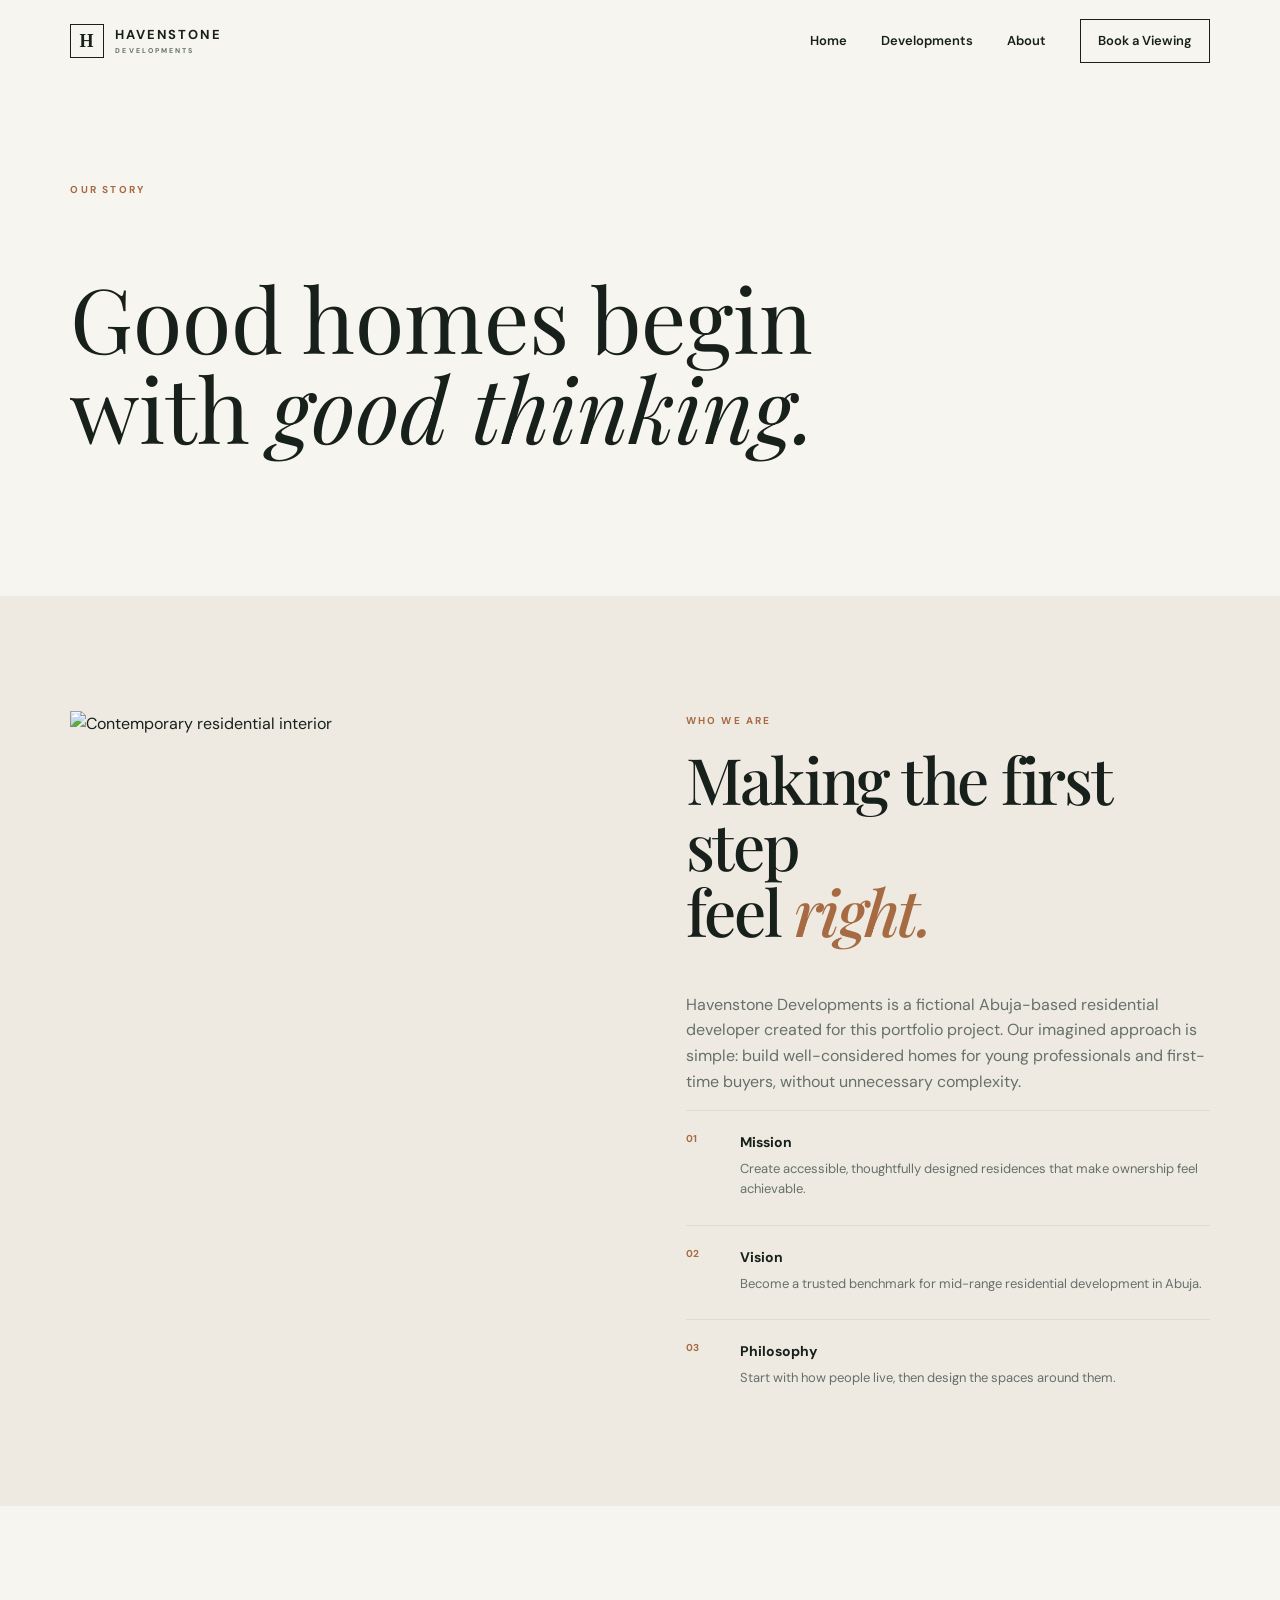
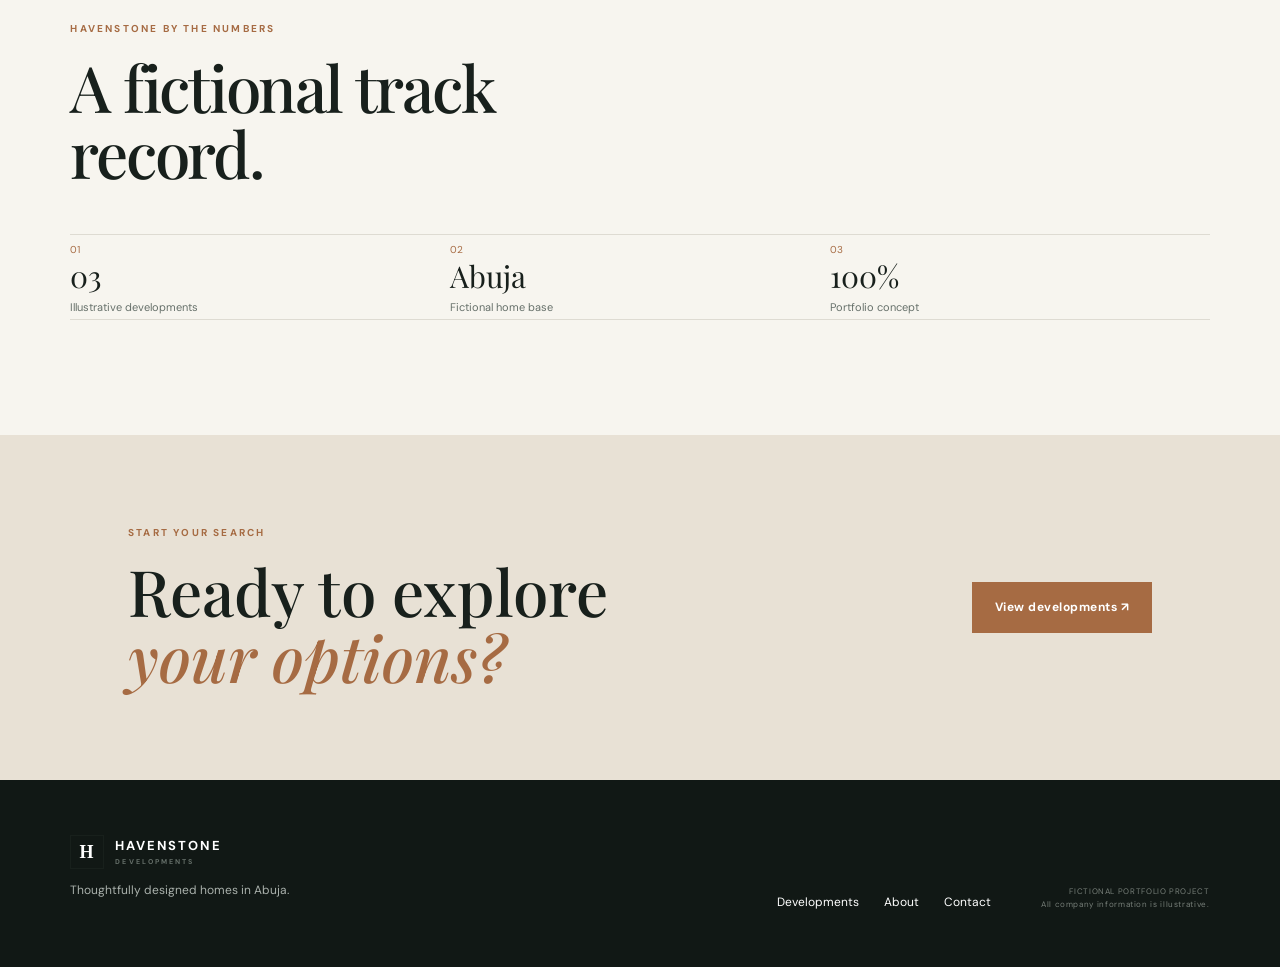
==== about.html @ e17c6b5e "Add Havenstone about page" ====
<!doctype html><html lang="en"><head><meta charset="utf-8"><meta name="viewport" content="width=device-width,initial-scale=1"><title>About | Havenstone Developments</title><link rel="preconnect" href="https://fonts.googleapis.com"><link rel="preconnect" href="https://fonts.gstatic.com" crossorigin><link href="https://fonts.googleapis.com/css2?family=DM+Sans:wght@400;500;600;700&family=Playfair+Display:wght@500;600&display=swap" rel="stylesheet"><link rel="stylesheet" href="styles.css"></head><body><header class="nav"><a class="brand" href="index.html"><span class="brand-mark">H</span><span>HAVENSTONE<small>DEVELOPMENTS</small></span></a><button class="menu">☰</button><nav><a href="index.html">Home</a><a href="developments.html">Developments</a><a href="about.html">About</a><a href="contact.html" class="nav-cta">Book a Viewing</a></nav></header><main><section class="subhero"><p class="eyebrow">OUR STORY</p><h1>Good homes begin<br>with <em>good thinking.</em></h1></section><section class="split section"><div class="split-image"><img src="https://images.unsplash.com/photo-1600566753086-00f18fb6b3ea?auto=format&fit=crop&w=1200&q=85" alt="Contemporary residential interior"></div><div class="split-copy"><p class="eyebrow">WHO WE ARE</p><h2>Making the first step<br>feel <em>right.</em></h2><p style="color:var(--muted)">Havenstone Developments is a fictional Abuja-based residential developer created for this portfolio project. Our imagined approach is simple: build well-considered homes for young professionals and first-time buyers, without unnecessary complexity.</p><div class="feature-list"><div><b>01</b><span><strong>Mission</strong>Create accessible, thoughtfully designed residences that make ownership feel achievable.</span></div><div><b>02</b><span><strong>Vision</strong>Become a trusted benchmark for mid-range residential development in Abuja.</span></div><div><b>03</b><span><strong>Philosophy</strong>Start with how people live, then design the spaces around them.</span></div></div></div></section><section class="section"><div class="section-head"><div><p class="eyebrow">HAVENSTONE BY THE NUMBERS</p><h2>A fictional track<br>record.</h2></div></div><div class="type-grid"><div><span>01</span><h3>03</h3><small>Illustrative developments</small></div><div><span>02</span><h3>Abuja</h3><small>Fictional home base</small></div><div><span>03</span><h3>100%</h3><small>Portfolio concept</small></div></div></section><section class="cta"><div><p class="eyebrow">START YOUR SEARCH</p><h2>Ready to explore<br><em>your options?</em></h2></div><a class="btn btn-accent" href="developments.html">View developments ↗</a></section></main><footer><div><a class="brand" href="index.html"><span class="brand-mark">H</span><span>HAVENSTONE<small>DEVELOPMENTS</small></span></a><p>Thoughtfully designed homes in Abuja.</p></div><div class="footer-links"><a href="developments.html">Developments</a><a href="about.html">About</a><a href="contact.html">Contact</a></div><div class="fictional">FICTIONAL PORTFOLIO PROJECT<br>All company information is illustrative.</div></footer><script src="script.js"></script></body></html>
---- styles.css ----
:root{--ink:#18201c;--muted:#66706a;--paper:#f7f5ef;--white:#fff;--accent:#a66b43;--line:#dedbd2}*{box-sizing:border-box}html{scroll-behavior:smooth}body{margin:0;color:var(--ink);background:var(--paper);font-family:'DM Sans',sans-serif;line-height:1.6}a{color:inherit;text-decoration:none}img{display:block;width:100%;height:100%;object-fit:cover}.nav{height:82px;padding:0 5.5%;display:flex;align-items:center;justify-content:space-between;background:var(--paper);position:relative;z-index:5}.brand{display:flex;align-items:center;gap:11px;font-size:13px;font-weight:700;letter-spacing:.14em;line-height:1}.brand small{display:block;font-size:7px;letter-spacing:.3em;margin-top:6px;color:var(--muted)}.brand-mark{width:34px;height:34px;border:1px solid var(--ink);display:grid;place-items:center;font-family:Georgia,serif;font-size:18px}.nav nav{display:flex;align-items:center;gap:34px;font-size:13px;font-weight:600}.nav nav a:not(.nav-cta):hover,.text-link:hover{color:var(--accent)}.nav-cta{padding:11px 17px;border:1px solid var(--ink)}.menu{display:none;background:none;border:0;font-size:22px}.hero{min-height:calc(100vh - 82px);display:grid;grid-template-columns:43% 57%;padding:0 5.5% 5.5%;gap:4%;align-items:stretch}.hero-copy{display:flex;flex-direction:column;justify-content:center;padding:8% 0}.eyebrow{font-size:10px;letter-spacing:.22em;font-weight:700;color:var(--accent);margin:0 0 17px}.hero h1,h2{font-family:'Playfair Display',serif;font-weight:500;line-height:1.03;margin:0}.hero h1{font-size:clamp(55px,6.5vw,100px);letter-spacing:-.045em}.hero em,h2 em{font-style:italic;color:var(--accent)}.hero-copy>p:not(.eyebrow){font-size:17px;color:var(--muted);max-width:480px;margin:26px 0 32px}.actions{display:flex;gap:12px;flex-wrap:wrap}.btn{display:inline-flex;align-items:center;justify-content:center;gap:22px;padding:15px 22px;font-size:12px;font-weight:700;letter-spacing:.04em;border:1px solid transparent}.btn-accent{background:var(--accent);color:#fff}.btn-accent:hover{background:#8e5736}.btn-light{background:transparent;border-color:var(--ink)}.btn-light:hover{background:var(--ink);color:#fff}.hero-image{position:relative;min-height:620px}.hero-image:after{content:'';position:absolute;inset:0;background:linear-gradient(180deg,transparent 60%,rgba(0,0,0,.3))}.hero-card{position:absolute;z-index:2;bottom:30px;left:30px;color:#fff;display:flex;align-items:center;gap:18px}.hero-card strong{font:48px 'Playfair Display',serif}.hero-card span{font-size:11px;line-height:1.4}.section{padding:115px 5.5%}.intro{display:grid;grid-template-columns:1fr 1fr;gap:10%;align-items:end}.intro h2,.section h2{font-size:clamp(40px,5vw,68px);letter-spacing:-.035em}.intro-text{color:var(--muted);font-size:16px;max-width:540px;margin:0}.section-head{display:flex;justify-content:space-between;align-items:end;margin-bottom:48px}.section-head>p{color:var(--muted);max-width:300px;margin:0}.text-link{font-size:12px;font-weight:700;border-bottom:1px solid var(--ink);padding-bottom:5px}.property-grid{display:grid;grid-template-columns:repeat(3,1fr);gap:25px}.property-card{min-width:0}.property-img{height:390px;position:relative;overflow:hidden;background:#ddd}.property-img img{transition:transform .6s ease}.property-card:hover .property-img img{transform:scale(1.035)}.property-img span{position:absolute;top:15px;left:15px;background:#fff;padding:7px 10px;font-size:8px;letter-spacing:.15em;font-weight:700}.property-meta{display:flex;justify-content:space-between;align-items:start;gap:15px;margin-top:20px}.property-meta h3{font:24px 'Playfair Display',serif;margin:2px 0}.property-meta .eyebrow{margin:0;font-size:8px}.property-meta>strong{font-size:12px;white-space:nowrap}.property-card>p{color:var(--muted);font-size:13px;margin-top:8px}.split{display:grid;grid-template-columns:1fr 1fr;gap:8%;align-items:center;background:#eeeae1}.split-image{height:680px}.split-copy h2{margin-bottom:48px}.feature-list{display:grid;gap:25px}.feature-list>div{display:grid;grid-template-columns:40px 1fr;gap:14px;border-top:1px solid var(--line);padding-top:20px}.feature-list b{font-size:10px;color:var(--accent)}.feature-list span{display:grid;gap:5px;font-size:13px;color:var(--muted)}.feature-list strong{font-size:14px;color:var(--ink)}.type-grid{display:grid;grid-template-columns:repeat(3,1fr);border-top:1px solid var(--line);border-bottom:1px solid var(--line)}.type-grid a{padding:36px 25px 42px;min-height:240px;display:flex;flex-direction:column;justify-content:space-between;border-right:1px solid var(--line);transition:.3s}.type-grid a:last-child{border-right:0}.type-grid a:hover{background:#ebe7dc}.type-grid span{font-size:10px;color:var(--accent)}.type-grid h3{font:30px 'Playfair Display',serif;line-height:1.1;margin:0}.type-grid small{font-size:11px;color:var(--muted)}.about-teaser{padding:100px 10%;background:var(--ink);color:#fff;display:flex;justify-content:space-between;align-items:end;gap:30px}.about-teaser .eyebrow{color:#c68c63}.about-teaser h2{font-size:clamp(40px,5vw,70px)}.testimonial{text-align:center;max-width:1000px;margin:auto}.testimonial blockquote{font:clamp(28px,4vw,48px) 'Playfair Display',serif;line-height:1.18;margin:25px auto}.testimonial span{font-size:11px;color:var(--muted)}.cta{padding:90px 10%;display:flex;align-items:center;justify-content:space-between;gap:30px;background:#e8e1d5}.cta h2{font-size:clamp(40px,5vw,65px)}footer{padding:55px 5.5%;display:grid;grid-template-columns:1fr auto auto;gap:50px;background:#111815;color:#fff;align-items:end}footer p{color:#aab1ac;font-size:12px}.footer-links{display:flex;gap:25px;font-size:12px}.footer-links a:hover{color:#d19a73}.fictional{text-align:right;color:#777f79;font-size:8px;line-height:1.7;letter-spacing:.08em}.subhero{padding:100px 5.5% 70px}.subhero h1{font:clamp(50px,7vw,92px) 'Playfair Display',serif;line-height:1}.filterbar{padding:20px 5.5%;border-top:1px solid var(--line);border-bottom:1px solid var(--line);display:flex;gap:12px;flex-wrap:wrap}.filterbar select{padding:12px 35px 12px 12px;background:transparent;border:1px solid var(--line);font:12px 'DM Sans'}.property-detail{padding:70px 5.5%;max-width:1300px;margin:auto}.detail-gallery{display:grid;grid-template-columns:2fr 1fr;gap:10px;height:600px}.detail-gallery img:first-child{grid-row:span 2}.detail-gallery div{display:grid;grid-template-columns:1fr 1fr;gap:10px}.detail-info{display:grid;grid-template-columns:1fr 1fr;gap:70px;margin-top:65px}.facts{display:grid;grid-template-columns:repeat(4,1fr);border-block:1px solid var(--line);margin:35px 0}.facts div{padding:20px;border-right:1px solid var(--line)}.facts div:last-child{border:0}.facts strong{display:block;font:24px 'Playfair Display',serif}.facts small{font-size:9px;color:var(--muted);text-transform:uppercase;letter-spacing:.1em}.feature-tags{display:flex;flex-wrap:wrap;gap:8px}.feature-tags span{padding:8px 11px;background:#ece8df;font-size:10px}.form{max-width:700px}.form-grid{display:grid;grid-template-columns:1fr 1fr;gap:18px}.field{display:grid;gap:7px;margin-bottom:18px}.field.full{grid-column:1/-1}.field label{font-size:10px;letter-spacing:.12em;font-weight:700}.field input,.field select,.field textarea{padding:14px;border:1px solid #ccc7bc;background:#fff;font:13px 'DM Sans';width:100%}.field textarea{min-height:130px;resize:vertical}
@media(max-width:800px){.nav{height:70px;padding:0 6%}.nav nav{display:none;position:absolute;top:70px;left:0;right:0;background:var(--paper);padding:20px 6%;flex-direction:column;align-items:stretch;border-top:1px solid var(--line)}.nav nav.open{display:flex}.nav-cta{text-align:center}.menu{display:block}.hero{grid-template-columns:1fr;padding:0 6% 6%;gap:0}.hero-copy{padding:70px 0 50px}.hero-image{min-height:460px}.section{padding:80px 6%}.intro,.split,.detail-info{grid-template-columns:1fr;gap:45px}.property-grid,.type-grid{grid-template-columns:1fr}.property-img{height:340px}.type-grid a{border-right:0;border-bottom:1px solid var(--line)}.type-grid a:last-child{border-bottom:0}.about-teaser,.cta{padding:75px 8%;display:grid;gap:35px}.about-teaser .btn{justify-self:start}.section-head{align-items:start;gap:25px;flex-direction:column}.split-image{height:450px}.detail-gallery{height:430px;grid-template-columns:1.4fr 1fr}.facts{grid-template-columns:1fr 1fr}.facts div:nth-child(2){border-right:0}.facts div{border-bottom:1px solid var(--line)}footer{grid-template-columns:1fr;gap:25px}.footer-links{flex-wrap:wrap}.fictional{text-align:left}.subhero{padding:70px 6% 50px}.filterbar{padding:15px 6%}.form-grid{grid-template-columns:1fr}.field.full{grid-column:auto}}
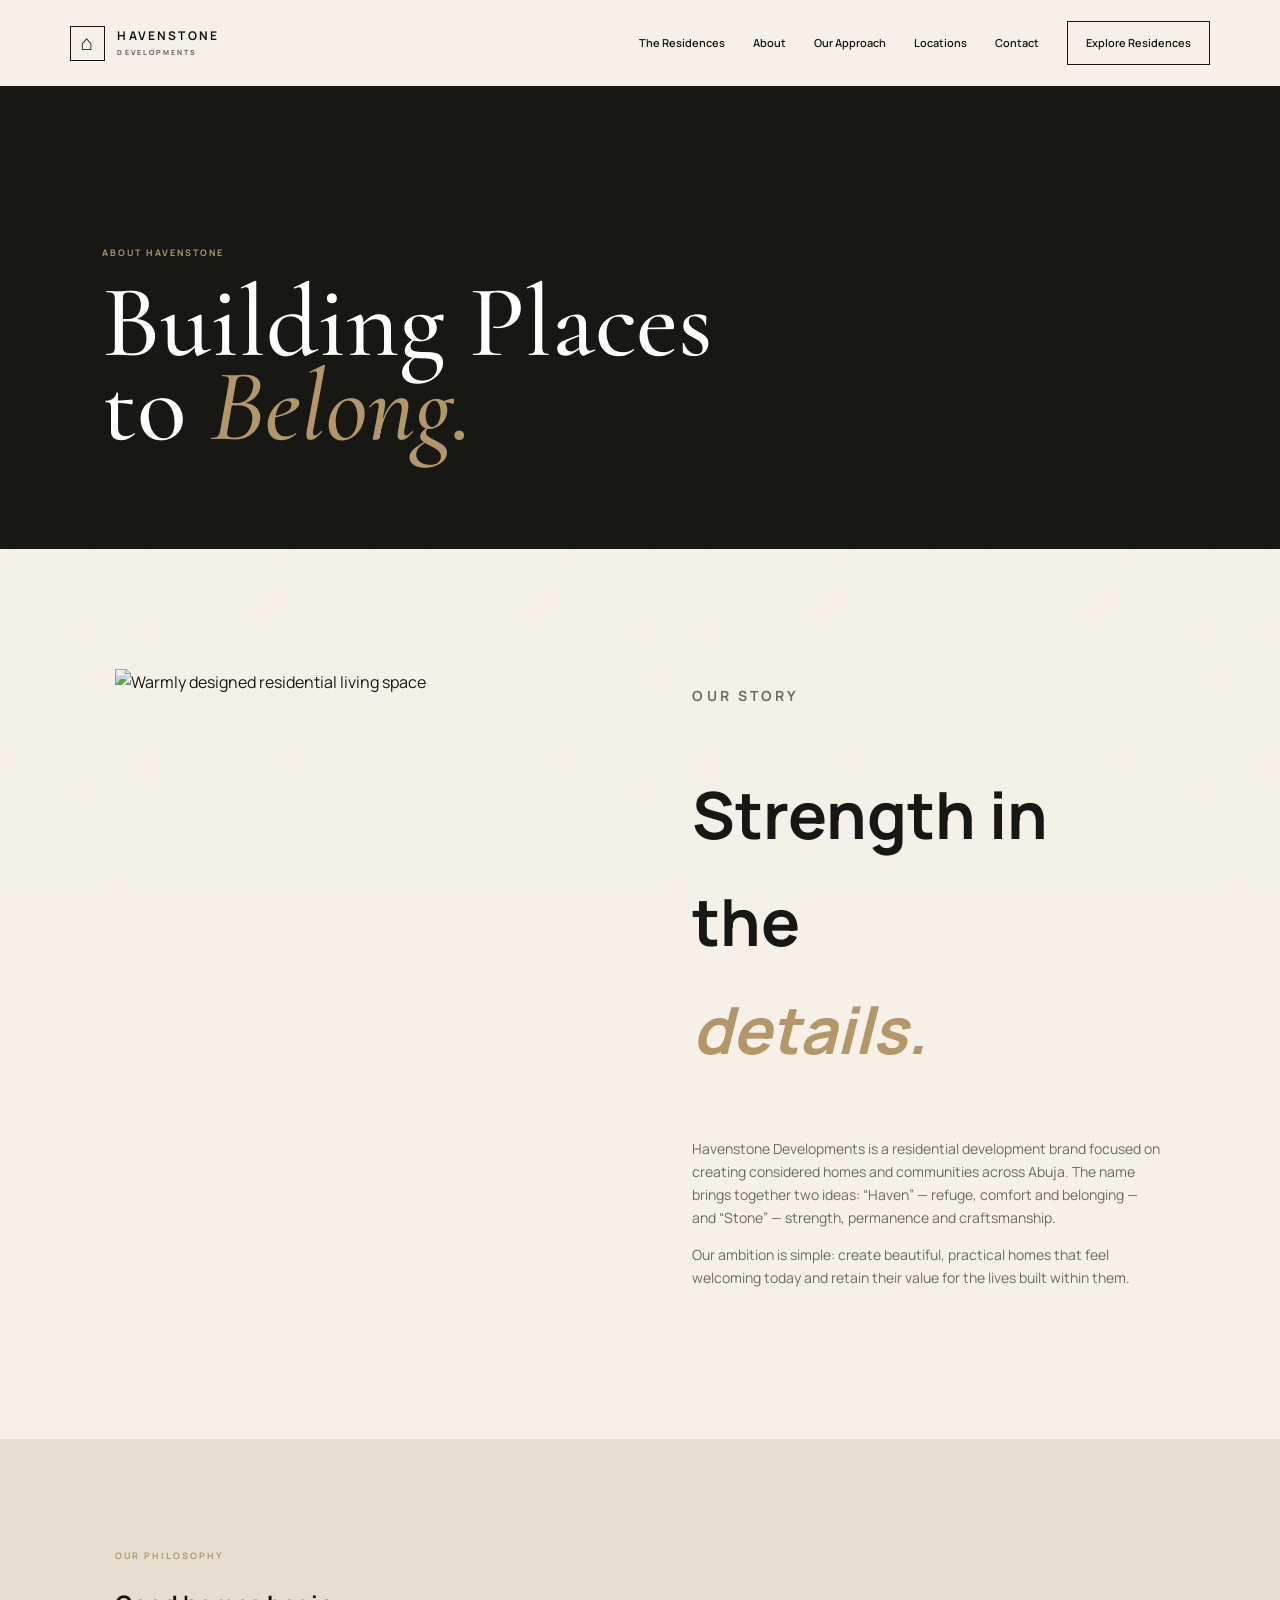
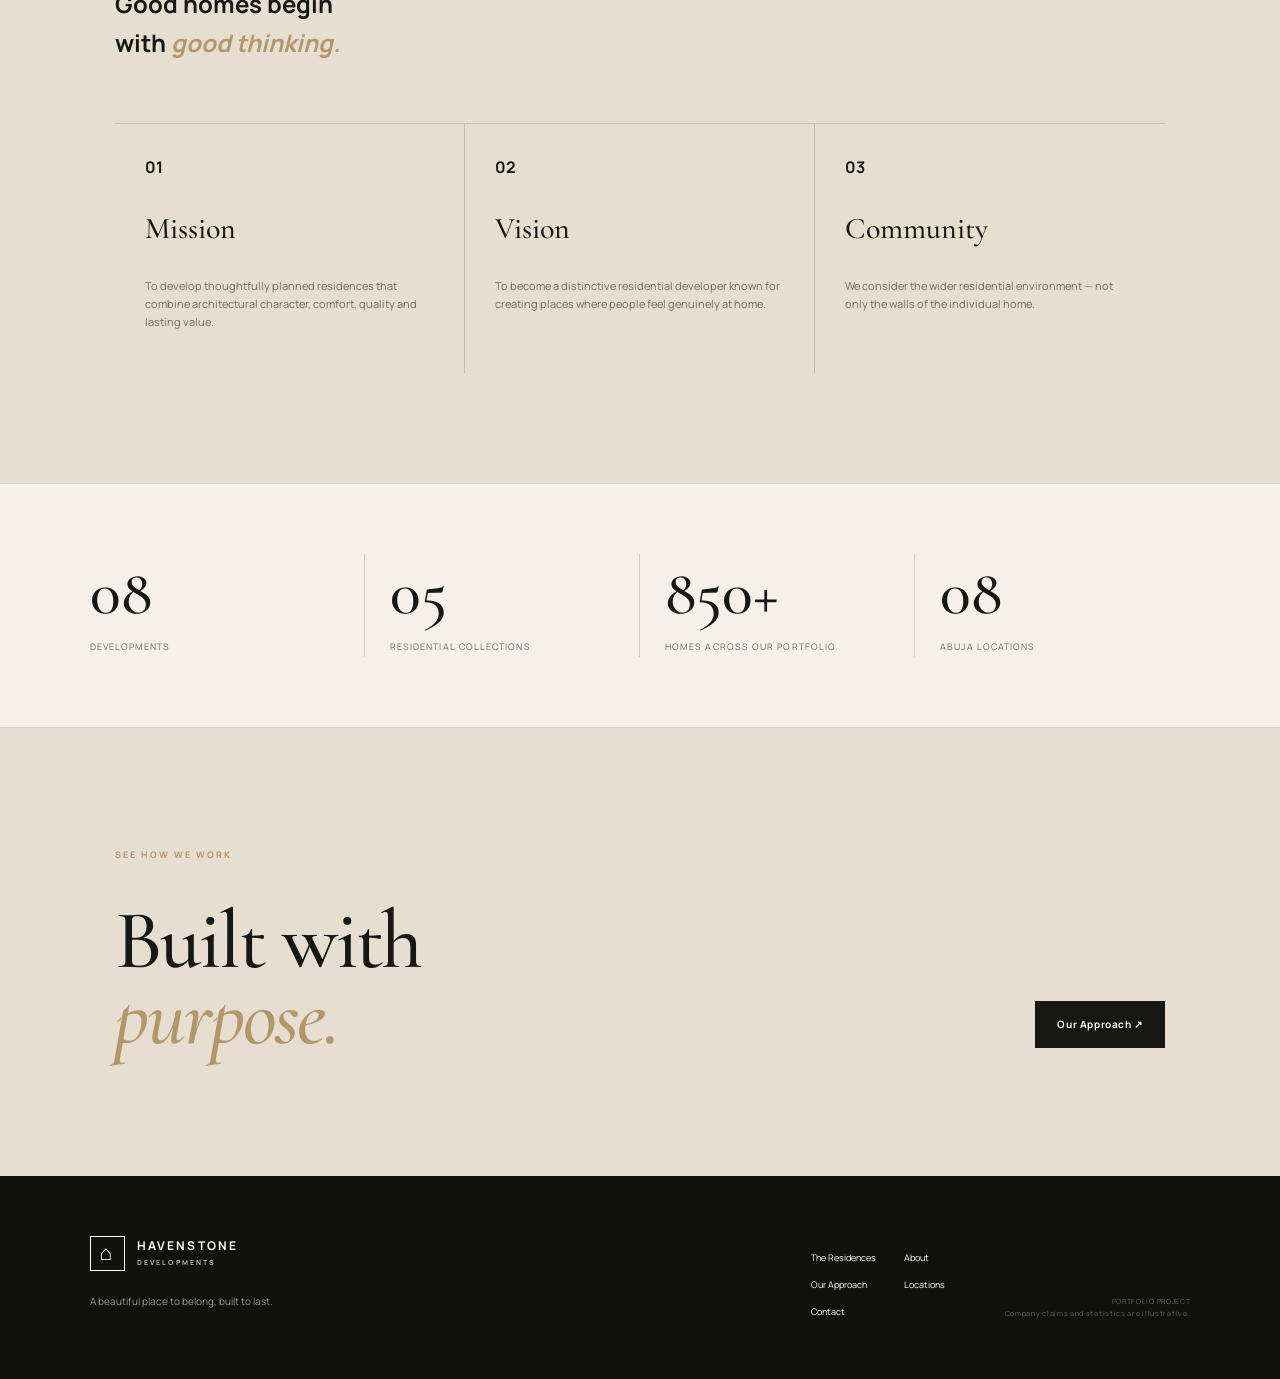
==== commit 8a6648e4: "Redesign About page with Havenstone brand story" ====
--- a/about.html
+++ b/about.html
@@ -1 +1 @@
-<!doctype html><html lang="en"><head><meta charset="utf-8"><meta name="viewport" content="width=device-width,initial-scale=1"><title>About | Havenstone Developments</title><link rel="preconnect" href="https://fonts.googleapis.com"><link rel="preconnect" href="https://fonts.gstatic.com" crossorigin><link href="https://fonts.googleapis.com/css2?family=DM+Sans:wght@400;500;600;700&family=Playfair+Display:wght@500;600&display=swap" rel="stylesheet"><link rel="stylesheet" href="styles.css"></head><body><header class="nav"><a class="brand" href="index.html"><span class="brand-mark">H</span><span>HAVENSTONE<small>DEVELOPMENTS</small></span></a><button class="menu">☰</button><nav><a href="index.html">Home</a><a href="developments.html">Developments</a><a href="about.html">About</a><a href="contact.html" class="nav-cta">Book a Viewing</a></nav></header><main><section class="subhero"><p class="eyebrow">OUR STORY</p><h1>Good homes begin<br>with <em>good thinking.</em></h1></section><section class="split section"><div class="split-image"><img src="https://images.unsplash.com/photo-1600566753086-00f18fb6b3ea?auto=format&fit=crop&w=1200&q=85" alt="Contemporary residential interior"></div><div class="split-copy"><p class="eyebrow">WHO WE ARE</p><h2>Making the first step<br>feel <em>right.</em></h2><p style="color:var(--muted)">Havenstone Developments is a fictional Abuja-based residential developer created for this portfolio project. Our imagined approach is simple: build well-considered homes for young professionals and first-time buyers, without unnecessary complexity.</p><div class="feature-list"><div><b>01</b><span><strong>Mission</strong>Create accessible, thoughtfully designed residences that make ownership feel achievable.</span></div><div><b>02</b><span><strong>Vision</strong>Become a trusted benchmark for mid-range residential development in Abuja.</span></div><div><b>03</b><span><strong>Philosophy</strong>Start with how people live, then design the spaces around them.</span></div></div></div></section><section class="section"><div class="section-head"><div><p class="eyebrow">HAVENSTONE BY THE NUMBERS</p><h2>A fictional track<br>record.</h2></div></div><div class="type-grid"><div><span>01</span><h3>03</h3><small>Illustrative developments</small></div><div><span>02</span><h3>Abuja</h3><small>Fictional home base</small></div><div><span>03</span><h3>100%</h3><small>Portfolio concept</small></div></div></section><section class="cta"><div><p class="eyebrow">START YOUR SEARCH</p><h2>Ready to explore<br><em>your options?</em></h2></div><a class="btn btn-accent" href="developments.html">View developments ↗</a></section></main><footer><div><a class="brand" href="index.html"><span class="brand-mark">H</span><span>HAVENSTONE<small>DEVELOPMENTS</small></span></a><p>Thoughtfully designed homes in Abuja.</p></div><div class="footer-links"><a href="developments.html">Developments</a><a href="about.html">About</a><a href="contact.html">Contact</a></div><div class="fictional">FICTIONAL PORTFOLIO PROJECT<br>All company information is illustrative.</div></footer><script src="script.js"></script></body></html>+<!doctype html><html lang="en"><head><meta charset="utf-8"><meta name="viewport" content="width=device-width,initial-scale=1"><meta name="description" content="Discover the philosophy, mission and vision behind Havenstone Developments."><title>About Havenstone | Havenstone Developments</title><link rel="preconnect" href="https://fonts.googleapis.com"><link rel="preconnect" href="https://fonts.gstatic.com" crossorigin><link href="https://fonts.googleapis.com/css2?family=Cormorant+Garamond:wght@400;500;600;700&family=Manrope:wght@400;500;600;700&display=swap" rel="stylesheet"><link rel="stylesheet" href="styles.css"></head><body><header class="nav"><a class="brand" href="index.html"><span class="brand-symbol">⌂</span><span>HAVENSTONE<small>DEVELOPMENTS</small></span></a><button class="menu" aria-label="Toggle navigation" aria-expanded="false">☰</button><nav><a href="developments.html">The Residences</a><a href="about.html">About</a><a href="approach.html">Our Approach</a><a href="locations.html">Locations</a><a href="contact.html">Contact</a><a class="nav-cta" href="developments.html">Explore Residences</a></nav></header><main><section class="about-hero"><p class="eyebrow">ABOUT HAVENSTONE</p><h1>Building Places<br>to <em>Belong.</em></h1></section><section class="story"><img src="https://images.unsplash.com/photo-1600607688969-a5bfcd646154?auto=format&fit=crop&w=1500&q=86" alt="Warmly designed residential living space"><div class="story-copy"><p class="eyebrow">OUR STORY</p><h2>Strength in the<br><em>details.</em></h2><p>Havenstone Developments is a residential development brand focused on creating considered homes and communities across Abuja. The name brings together two ideas: “Haven” — refuge, comfort and belonging — and “Stone” — strength, permanence and craftsmanship.</p><p>Our ambition is simple: create beautiful, practical homes that feel welcoming today and retain their value for the lives built within them.</p></div></section><section class="values"><p class="eyebrow">OUR PHILOSOPHY</p><h2>Good homes begin<br>with <em>good thinking.</em></h2><div class="values-grid"><article><b>01</b><h3>Mission</h3><p>To develop thoughtfully planned residences that combine architectural character, comfort, quality and lasting value.</p></article><article><b>02</b><h3>Vision</h3><p>To become a distinctive residential developer known for creating places where people feel genuinely at home.</p></article><article><b>03</b><h3>Community</h3><p>We consider the wider residential environment — not only the walls of the individual home.</p></article></div></section><section class="stats section"><div><strong>08</strong><span>Developments</span></div><div><strong>05</strong><span>Residential Collections</span></div><div><strong>850+</strong><span>Homes Across Our Portfolio</span></div><div><strong>08</strong><span>Abuja Locations</span></div></section><section class="cta"><p class="eyebrow">SEE HOW WE WORK</p><h2>Built with<br><em>purpose.</em></h2><a class="btn btn-dark" href="approach.html">Our Approach ↗</a></section></main><footer><div><a class="brand" href="index.html"><span class="brand-symbol">⌂</span><span>HAVENSTONE<small>DEVELOPMENTS</small></span></a><p>A beautiful place to belong, built to last.</p></div><div class="footer-links"><a href="developments.html">The Residences</a><a href="about.html">About</a><a href="approach.html">Our Approach</a><a href="locations.html">Locations</a><a href="contact.html">Contact</a></div><div class="fictional">PORTFOLIO PROJECT<br>Company claims and statistics are illustrative.</div></footer><script src="script.js"></script></body></html>
--- a/styles.css
+++ b/styles.css
@@ -1,2 +1,5 @@
-:root{--ink:#18201c;--muted:#66706a;--paper:#f7f5ef;--white:#fff;--accent:#a66b43;--line:#dedbd2}*{box-sizing:border-box}html{scroll-behavior:smooth}body{margin:0;color:var(--ink);background:var(--paper);font-family:'DM Sans',sans-serif;line-height:1.6}a{color:inherit;text-decoration:none}img{display:block;width:100%;height:100%;object-fit:cover}.nav{height:82px;padding:0 5.5%;display:flex;align-items:center;justify-content:space-between;background:var(--paper);position:relative;z-index:5}.brand{display:flex;align-items:center;gap:11px;font-size:13px;font-weight:700;letter-spacing:.14em;line-height:1}.brand small{display:block;font-size:7px;letter-spacing:.3em;margin-top:6px;color:var(--muted)}.brand-mark{width:34px;height:34px;border:1px solid var(--ink);display:grid;place-items:center;font-family:Georgia,serif;font-size:18px}.nav nav{display:flex;align-items:center;gap:34px;font-size:13px;font-weight:600}.nav nav a:not(.nav-cta):hover,.text-link:hover{color:var(--accent)}.nav-cta{padding:11px 17px;border:1px solid var(--ink)}.menu{display:none;background:none;border:0;font-size:22px}.hero{min-height:calc(100vh - 82px);display:grid;grid-template-columns:43% 57%;padding:0 5.5% 5.5%;gap:4%;align-items:stretch}.hero-copy{display:flex;flex-direction:column;justify-content:center;padding:8% 0}.eyebrow{font-size:10px;letter-spacing:.22em;font-weight:700;color:var(--accent);margin:0 0 17px}.hero h1,h2{font-family:'Playfair Display',serif;font-weight:500;line-height:1.03;margin:0}.hero h1{font-size:clamp(55px,6.5vw,100px);letter-spacing:-.045em}.hero em,h2 em{font-style:italic;color:var(--accent)}.hero-copy>p:not(.eyebrow){font-size:17px;color:var(--muted);max-width:480px;margin:26px 0 32px}.actions{display:flex;gap:12px;flex-wrap:wrap}.btn{display:inline-flex;align-items:center;justify-content:center;gap:22px;padding:15px 22px;font-size:12px;font-weight:700;letter-spacing:.04em;border:1px solid transparent}.btn-accent{background:var(--accent);color:#fff}.btn-accent:hover{background:#8e5736}.btn-light{background:transparent;border-color:var(--ink)}.btn-light:hover{background:var(--ink);color:#fff}.hero-image{position:relative;min-height:620px}.hero-image:after{content:'';position:absolute;inset:0;background:linear-gradient(180deg,transparent 60%,rgba(0,0,0,.3))}.hero-card{position:absolute;z-index:2;bottom:30px;left:30px;color:#fff;display:flex;align-items:center;gap:18px}.hero-card strong{font:48px 'Playfair Display',serif}.hero-card span{font-size:11px;line-height:1.4}.section{padding:115px 5.5%}.intro{display:grid;grid-template-columns:1fr 1fr;gap:10%;align-items:end}.intro h2,.section h2{font-size:clamp(40px,5vw,68px);letter-spacing:-.035em}.intro-text{color:var(--muted);font-size:16px;max-width:540px;margin:0}.section-head{display:flex;justify-content:space-between;align-items:end;margin-bottom:48px}.section-head>p{color:var(--muted);max-width:300px;margin:0}.text-link{font-size:12px;font-weight:700;border-bottom:1px solid var(--ink);padding-bottom:5px}.property-grid{display:grid;grid-template-columns:repeat(3,1fr);gap:25px}.property-card{min-width:0}.property-img{height:390px;position:relative;overflow:hidden;background:#ddd}.property-img img{transition:transform .6s ease}.property-card:hover .property-img img{transform:scale(1.035)}.property-img span{position:absolute;top:15px;left:15px;background:#fff;padding:7px 10px;font-size:8px;letter-spacing:.15em;font-weight:700}.property-meta{display:flex;justify-content:space-between;align-items:start;gap:15px;margin-top:20px}.property-meta h3{font:24px 'Playfair Display',serif;margin:2px 0}.property-meta .eyebrow{margin:0;font-size:8px}.property-meta>strong{font-size:12px;white-space:nowrap}.property-card>p{color:var(--muted);font-size:13px;margin-top:8px}.split{display:grid;grid-template-columns:1fr 1fr;gap:8%;align-items:center;background:#eeeae1}.split-image{height:680px}.split-copy h2{margin-bottom:48px}.feature-list{display:grid;gap:25px}.feature-list>div{display:grid;grid-template-columns:40px 1fr;gap:14px;border-top:1px solid var(--line);padding-top:20px}.feature-list b{font-size:10px;color:var(--accent)}.feature-list span{display:grid;gap:5px;font-size:13px;color:var(--muted)}.feature-list strong{font-size:14px;color:var(--ink)}.type-grid{display:grid;grid-template-columns:repeat(3,1fr);border-top:1px solid var(--line);border-bottom:1px solid var(--line)}.type-grid a{padding:36px 25px 42px;min-height:240px;display:flex;flex-direction:column;justify-content:space-between;border-right:1px solid var(--line);transition:.3s}.type-grid a:last-child{border-right:0}.type-grid a:hover{background:#ebe7dc}.type-grid span{font-size:10px;color:var(--accent)}.type-grid h3{font:30px 'Playfair Display',serif;line-height:1.1;margin:0}.type-grid small{font-size:11px;color:var(--muted)}.about-teaser{padding:100px 10%;background:var(--ink);color:#fff;display:flex;justify-content:space-between;align-items:end;gap:30px}.about-teaser .eyebrow{color:#c68c63}.about-teaser h2{font-size:clamp(40px,5vw,70px)}.testimonial{text-align:center;max-width:1000px;margin:auto}.testimonial blockquote{font:clamp(28px,4vw,48px) 'Playfair Display',serif;line-height:1.18;margin:25px auto}.testimonial span{font-size:11px;color:var(--muted)}.cta{padding:90px 10%;display:flex;align-items:center;justify-content:space-between;gap:30px;background:#e8e1d5}.cta h2{font-size:clamp(40px,5vw,65px)}footer{padding:55px 5.5%;display:grid;grid-template-columns:1fr auto auto;gap:50px;background:#111815;color:#fff;align-items:end}footer p{color:#aab1ac;font-size:12px}.footer-links{display:flex;gap:25px;font-size:12px}.footer-links a:hover{color:#d19a73}.fictional{text-align:right;color:#777f79;font-size:8px;line-height:1.7;letter-spacing:.08em}.subhero{padding:100px 5.5% 70px}.subhero h1{font:clamp(50px,7vw,92px) 'Playfair Display',serif;line-height:1}.filterbar{padding:20px 5.5%;border-top:1px solid var(--line);border-bottom:1px solid var(--line);display:flex;gap:12px;flex-wrap:wrap}.filterbar select{padding:12px 35px 12px 12px;background:transparent;border:1px solid var(--line);font:12px 'DM Sans'}.property-detail{padding:70px 5.5%;max-width:1300px;margin:auto}.detail-gallery{display:grid;grid-template-columns:2fr 1fr;gap:10px;height:600px}.detail-gallery img:first-child{grid-row:span 2}.detail-gallery div{display:grid;grid-template-columns:1fr 1fr;gap:10px}.detail-info{display:grid;grid-template-columns:1fr 1fr;gap:70px;margin-top:65px}.facts{display:grid;grid-template-columns:repeat(4,1fr);border-block:1px solid var(--line);margin:35px 0}.facts div{padding:20px;border-right:1px solid var(--line)}.facts div:last-child{border:0}.facts strong{display:block;font:24px 'Playfair Display',serif}.facts small{font-size:9px;color:var(--muted);text-transform:uppercase;letter-spacing:.1em}.feature-tags{display:flex;flex-wrap:wrap;gap:8px}.feature-tags span{padding:8px 11px;background:#ece8df;font-size:10px}.form{max-width:700px}.form-grid{display:grid;grid-template-columns:1fr 1fr;gap:18px}.field{display:grid;gap:7px;margin-bottom:18px}.field.full{grid-column:1/-1}.field label{font-size:10px;letter-spacing:.12em;font-weight:700}.field input,.field select,.field textarea{padding:14px;border:1px solid #ccc7bc;background:#fff;font:13px 'DM Sans';width:100%}.field textarea{min-height:130px;resize:vertical}
-@media(max-width:800px){.nav{height:70px;padding:0 6%}.nav nav{display:none;position:absolute;top:70px;left:0;right:0;background:var(--paper);padding:20px 6%;flex-direction:column;align-items:stretch;border-top:1px solid var(--line)}.nav nav.open{display:flex}.nav-cta{text-align:center}.menu{display:block}.hero{grid-template-columns:1fr;padding:0 6% 6%;gap:0}.hero-copy{padding:70px 0 50px}.hero-image{min-height:460px}.section{padding:80px 6%}.intro,.split,.detail-info{grid-template-columns:1fr;gap:45px}.property-grid,.type-grid{grid-template-columns:1fr}.property-img{height:340px}.type-grid a{border-right:0;border-bottom:1px solid var(--line)}.type-grid a:last-child{border-bottom:0}.about-teaser,.cta{padding:75px 8%;display:grid;gap:35px}.about-teaser .btn{justify-self:start}.section-head{align-items:start;gap:25px;flex-direction:column}.split-image{height:450px}.detail-gallery{height:430px;grid-template-columns:1.4fr 1fr}.facts{grid-template-columns:1fr 1fr}.facts div:nth-child(2){border-right:0}.facts div{border-bottom:1px solid var(--line)}footer{grid-template-columns:1fr;gap:25px}.footer-links{flex-wrap:wrap}.fictional{text-align:left}.subhero{padding:70px 6% 50px}.filterbar{padding:15px 6%}.form-grid{grid-template-columns:1fr}.field.full{grid-column:auto}}
+:root{--ink:#171714;--ivory:#f5f1e8;--stone:#e5ded1;--soft:#d7d0c4;--gold:#b49768;--muted:#6e6a61;--white:#fff;--line:rgba(23,23,20,.16)}*{box-sizing:border-box}html{scroll-behavior:smooth}body{margin:0;background:var(--ivory);color:var(--ink);font-family:Manrope,Arial,sans-serif;line-height:1.65}body:before{content:'';position:fixed;inset:0;pointer-events:none;opacity:.025;background-image:url("data:image/svg+xml,%3Csvg width='140' height='140' xmlns='http://www.w3.org/2000/svg'%3E%3Cfilter id='n'%3E%3CfeTurbulence type='fractalNoise' baseFrequency='.85' numOctaves='3' stitchTiles='stitch'/%3E%3C/filter%3E%3Crect width='100%25' height='100%25' filter='url(%23n)' opacity='.45'/%3E%3C/svg%3E");z-index:20}a{color:inherit;text-decoration:none}img{display:block;width:100%;height:100%;object-fit:cover}.nav{height:86px;padding:0 5.5%;display:flex;align-items:center;justify-content:space-between;position:relative;z-index:30;background:rgba(245,241,232,.94);transition:.35s}.nav-over{position:absolute;top:0;left:0;right:0;background:transparent;color:#fff}.nav-over.scrolled{position:fixed;background:rgba(245,241,232,.94);color:var(--ink);backdrop-filter:blur(14px);box-shadow:0 1px 0 var(--line)}.brand{display:flex;align-items:center;gap:12px;font-size:12px;font-weight:700;letter-spacing:.18em;line-height:1}.brand small{display:block;font-size:7px;letter-spacing:.31em;margin-top:7px;opacity:.7}.brand-symbol{width:35px;height:35px;border:1px solid currentColor;display:grid;place-items:center;font:21px 'Cormorant Garamond',serif}.nav nav{display:flex;align-items:center;gap:28px;font-size:11px;font-weight:600}.nav nav a:not(.nav-cta){position:relative}.nav nav a:not(.nav-cta):after{content:'';position:absolute;left:0;bottom:-7px;width:0;height:1px;background:var(--gold);transition:.3s}.nav nav a:hover:after{width:100%}.nav-cta{border:1px solid currentColor;padding:12px 18px}.menu{display:none;background:none;border:0;color:inherit;font-size:23px}.hero-cinema{height:100svh;min-height:680px;position:relative;color:#fff}.hero-cinema>img{position:absolute;inset:0}.hero-overlay{position:absolute;inset:0;background:linear-gradient(90deg,rgba(0,0,0,.58),rgba(0,0,0,.08) 75%),linear-gradient(0deg,rgba(0,0,0,.48),transparent 45%)}.hero-content{position:absolute;left:9%;top:50%;transform:translateY(-42%);max-width:760px}.eyebrow{font-size:9px;letter-spacing:.22em;font-weight:700;color:var(--gold);margin:0 0 20px}.hero-content h1{font:500 clamp(58px,8.2vw,124px)/.83 'Cormorant Garamond',serif;letter-spacing:-.035em;margin:0}.hero-content h1 em,h1 em,h2 em{font-style:italic;color:var(--gold)}.hero-content>p:not(.eyebrow){font-size:15px;max-width:480px;margin:30px 0;color:rgba(255,255,255,.85)}.actions{display:flex;gap:12px;flex-wrap:wrap}.btn{display:inline-flex;align-items:center;justify-content:center;gap:22px;padding:14px 21px;font-size:10px;font-weight:700;letter-spacing:.06em;border:1px solid transparent;transition:.3s}.btn-gold{background:var(--gold);color:#fff}.btn-gold:hover{transform:translateY(-2px);background:#a38658}.btn-ghost{border-color:rgba(255,255,255,.7);color:#fff}.btn-ghost:hover{background:#fff;color:var(--ink)}.btn-dark{background:var(--ink);color:#fff}.btn-dark:hover{background:#302f2a}.scroll-note{position:absolute;bottom:28px;left:9%;font-size:8px;letter-spacing:.2em;display:flex;gap:20px;align-items:center}.scroll-note span{font-size:16px}.section{padding:120px 7%}.editorial{max-width:1200px;margin:auto}.intro-wide{padding-top:155px;padding-bottom:155px}.intro-wide h2,.section h2,.feature-copy h2,.standard h2,.abuja h2,.cta h2,.subhero h1{font:500 clamp(50px,6.5vw,90px)/.92 'Cormorant Garamond',serif;letter-spacing:-.025em;margin:0}.intro-wide>p:last-child{max-width:620px;margin:35px 0 0 auto;color:var(--muted);font-size:15px}.feature-residence{display:grid;grid-template-columns:1.4fr .75fr;min-height:680px;background:var(--stone)}.feature-image{height:760px;position:relative;overflow:hidden}.feature-image img{transition:transform 1.2s ease}.feature-residence:hover .feature-image img{transform:scale(1.025)}.image-label{position:absolute;bottom:25px;left:30px;color:#fff;font-size:8px;letter-spacing:.2em}.feature-copy{padding:12% 12%;display:flex;flex-direction:column;justify-content:center}.feature-copy h2{margin-bottom:28px}.feature-copy>p:not(.eyebrow){color:var(--muted);font-size:14px;max-width:330px}.mini-spec{display:flex;justify-content:space-between;border-block:1px solid var(--line);padding:17px 0;margin:28px 0 30px;max-width:400px;font-size:10px}.mini-spec strong{font-size:11px}.text-link{display:inline-block;font-size:10px;font-weight:700;border-bottom:1px solid currentColor;padding-bottom:6px;width:max-content}.collection{background:#f8f5ed}.section-head{display:flex;justify-content:space-between;align-items:end;gap:50px;margin-bottom:55px}.section-head>p{max-width:370px;color:var(--muted);font-size:13px;margin:0}.collection-grid{display:grid;grid-template-columns:repeat(5,1fr);gap:10px}.collection-grid a{height:490px;position:relative;overflow:hidden;color:#fff;background:#222}.collection-grid a:after{content:'';position:absolute;inset:0;background:linear-gradient(0deg,rgba(0,0,0,.7),transparent 58%)}.collection-grid img{transition:transform .8s ease}.collection-grid a:hover img{transform:scale(1.06)}.collection-grid span,.collection-grid h3,.collection-grid small{position:absolute;z-index:2;left:20px}.collection-grid span{top:20px;font-size:9px;color:#fff}.collection-grid h3{bottom:43px;margin:0;font:500 26px/1 'Cormorant Garamond',serif}.collection-grid small{bottom:20px;font-size:8px;opacity:.8}.standard{padding:130px 7%;background:var(--ink);color:#fff;display:grid;grid-template-columns:.8fr 1.2fr;gap:10%}.standard-list{display:grid;grid-template-columns:1fr 1fr;border-top:1px solid rgba(255,255,255,.2)}.standard-list article{padding:35px 25px 35px 0;border-bottom:1px solid rgba(255,255,255,.2)}.standard-list article:nth-child(odd){border-right:1px solid rgba(255,255,255,.2);padding-right:35px}.standard-list article:nth-child(even){padding-left:35px}.standard-list b{font-size:9px;color:var(--gold)}.standard-list h3{font:500 28px 'Cormorant Garamond',serif;margin:25px 0 8px}.standard-list p{font-size:11px;color:#aaa79f;margin:0;max-width:260px}.architecture-break{height:760px;position:relative;color:#fff;overflow:hidden}.architecture-break img{position:absolute;inset:0;transition:transform 1.4s ease}.architecture-break:hover img{transform:scale(1.03)}.architecture-break:after{content:'';position:absolute;inset:0;background:linear-gradient(90deg,rgba(0,0,0,.6),transparent 70%)}.architecture-break>div{position:absolute;z-index:2;left:9%;top:50%;transform:translateY(-50%)}.architecture-break h2{font:500 clamp(55px,7vw,100px)/.85 'Cormorant Garamond',serif;margin:0}.architecture-break p:last-child{max-width:350px;font-size:14px;color:#eee}.abuja{padding:140px 9%;display:grid;grid-template-columns:1fr 1fr;gap:12%;align-items:center}.abuja>div:first-child p:not(.eyebrow){max-width:440px;color:var(--muted);font-size:14px;margin:28px 0}.location-orbit{height:500px;border:1px solid var(--line);border-radius:50%;position:relative}.location-orbit:before,.location-orbit:after{content:'';position:absolute;border:1px solid var(--line);border-radius:50%;inset:18%;}.location-orbit:after{inset:36%}.location-orbit span{position:absolute;font-size:9px;background:var(--ivory);padding:3px 7px}.location-orbit span:nth-child(1){top:8%;left:45%}.location-orbit span:nth-child(2){top:25%;right:5%}.location-orbit span:nth-child(3){bottom:25%;right:4%}.location-orbit span:nth-child(4){bottom:7%;left:40%}.location-orbit span:nth-child(5){bottom:27%;left:3%}.location-orbit span:nth-child(6){top:26%;left:4%}.location-orbit span:nth-child(7){top:8%;right:27%}.location-orbit span:nth-child(8){bottom:45%;right:43%}.stats{display:grid;grid-template-columns:repeat(4,1fr);border-top:1px solid var(--line);border-bottom:1px solid var(--line);padding-top:70px;padding-bottom:70px}.stats div{padding:0 25px;border-right:1px solid var(--line)}.stats div:first-child{padding-left:0}.stats div:last-child{border:0}.stats strong{display:block;font:500 clamp(45px,5vw,72px) 'Cormorant Garamond',serif}.stats span{font-size:9px;letter-spacing:.12em;text-transform:uppercase;color:var(--muted)}.cta{padding:120px 9%;background:var(--stone);display:grid;grid-template-columns:1fr auto;align-items:end;gap:40px}.cta .eyebrow{grid-column:1/-1;margin:0}.cta h2{margin:0}.cta .btn{margin-bottom:8px}.subhero{padding:150px 7% 85px;max-width:1400px;margin:auto}.subhero p:last-child{max-width:600px;color:var(--muted);font-size:14px}.filterbar{padding:18px 7%;display:flex;gap:10px;flex-wrap:wrap;border-block:1px solid var(--line);background:#f8f5ed}.filterbar select{min-width:150px;padding:12px 30px 12px 12px;border:1px solid var(--line);background:transparent;font:10px Manrope;color:var(--ink)}.residence-grid{padding:70px 7%;display:grid;grid-template-columns:repeat(2,1fr);gap:70px 28px}.residence-card .card-img{height:470px;position:relative;overflow:hidden}.residence-card img{transition:transform .7s}.residence-card:hover img{transform:scale(1.035)}.status{position:absolute;top:16px;left:16px;background:#fff;padding:7px 10px;font-size:8px;letter-spacing:.15em}.card-body{padding-top:18px}.card-top{display:flex;justify-content:space-between;gap:20px}.card-top h2{font-size:34px}.card-top strong{font-size:11px;white-space:nowrap}.card-body p{font-size:10px;color:var(--muted)}.meta{font-size:8px;letter-spacing:.12em;color:var(--gold);text-transform:uppercase}.detail-hero{height:78svh;min-height:580px;position:relative;color:#fff}.detail-hero img{position:absolute;inset:0}.detail-hero:after{content:'';position:absolute;inset:0;background:linear-gradient(0deg,rgba(0,0,0,.68),transparent 65%)}.detail-title{position:absolute;z-index:2;bottom:9%;left:8%;right:8%}.detail-title h1{font:500 clamp(55px,8vw,110px)/.8 'Cormorant Garamond',serif;margin:12px 0}.detail-title .row{display:flex;gap:28px;flex-wrap:wrap;font-size:10px}.detail-body{padding:100px 8%;max-width:1400px;margin:auto}.detail-intro{display:grid;grid-template-columns:1fr 1fr;gap:12%;margin-bottom:80px}.detail-intro h2{font-size:58px}.detail-intro p{color:var(--muted);font-size:14px}.facts{display:grid;grid-template-columns:repeat(5,1fr);border-block:1px solid var(--line);margin-bottom:80px}.facts div{padding:25px 15px;border-right:1px solid var(--line)}.facts div:last-child{border:0}.facts strong{display:block;font:500 28px 'Cormorant Garamond',serif}.facts small{font-size:8px;color:var(--muted);text-transform:uppercase;letter-spacing:.1em}.detail-columns{display:grid;grid-template-columns:1fr 1fr;gap:12%;}.detail-columns h3{font:500 38px 'Cormorant Garamond',serif}.feature-tags{display:flex;flex-wrap:wrap;gap:8px}.feature-tags span{padding:9px 12px;background:var(--stone);font-size:9px}.gallery{display:grid;grid-template-columns:2fr 1fr;gap:10px;margin-top:80px;height:600px}.gallery img:first-child{grid-row:span 2}.gallery-side{display:grid;gap:10px}.floorplan{margin-top:80px;background:#eee9df;padding:70px;min-height:350px;display:grid;place-items:center;text-align:center}.floorplan div{max-width:500px}.floorplan .plan{width:280px;height:180px;border:1px solid #999;position:relative;margin:30px auto}.plan:before,.plan:after{content:'';position:absolute;border:1px solid #aaa}.plan:before{inset:20px 100px}.plan:after{inset:80px 30px 30px 160px}.inquiry-band{margin-top:80px;background:var(--ink);color:#fff;padding:70px;display:flex;justify-content:space-between;align-items:center;gap:30px}.inquiry-band h2{font:500 52px 'Cormorant Garamond',serif;margin:0}.about-hero{padding:160px 8% 100px;background:var(--ink);color:#fff}.about-hero h1{font:500 clamp(60px,8vw,120px)/.82 'Cormorant Garamond',serif;margin:0;max-width:1000px}.story{display:grid;grid-template-columns:1fr 1fr;gap:10%;padding:120px 9%}.story img{height:650px}.story-copy{align-self:center}.story-copy h2{font-size:65px}.story-copy p{font-size:14px;color:var(--muted)}.values{background:var(--stone);padding:110px 9%}.values-grid{display:grid;grid-template-columns:repeat(3,1fr);gap:0;margin-top:60px}.values-grid article{padding:30px;border-top:1px solid var(--line);border-right:1px solid var(--line)}.values-grid article:last-child{border-right:0}.values-grid h3{font:500 30px 'Cormorant Garamond',serif}.values-grid p{font-size:11px;color:var(--muted)}.approach{padding:110px 9%}.steps{max-width:900px;margin:60px auto 0}.step{display:grid;grid-template-columns:70px 1fr;gap:30px;padding:35px 0;border-top:1px solid var(--line)}.step b{font-size:10px;color:var(--gold)}.step h3{font:500 35px 'Cormorant Garamond',serif;margin:0}.step p{font-size:12px;color:var(--muted)}.locations{padding:100px 7%}.location-grid{display:grid;grid-template-columns:repeat(4,1fr);gap:1px;background:var(--line);margin-top:60px}.location-card{background:var(--ivory);padding:30px;min-height:250px}.location-card h3{font:500 34px 'Cormorant Garamond',serif;margin:35px 0 10px}.location-card p{font-size:10px;color:var(--muted)}.location-card small{font-size:8px;color:var(--gold);letter-spacing:.12em}.contact{padding:120px 8%;display:grid;grid-template-columns:.8fr 1.2fr;gap:12%}.contact h1{font:500 clamp(60px,7vw,100px)/.85 'Cormorant Garamond',serif;margin:0}.contact-info{margin-top:50px;font-size:11px;color:var(--muted)}.form{max-width:720px}.form-grid{display:grid;grid-template-columns:1fr 1fr;gap:18px}.field{display:grid;gap:7px;margin-bottom:18px}.field.full{grid-column:1/-1}.field label{font-size:8px;letter-spacing:.14em;font-weight:700}.field input,.field select,.field textarea{width:100%;padding:14px;border:1px solid var(--line);background:transparent;font:11px Manrope;color:var(--ink);outline:0}.field input:focus,.field select:focus,.field textarea:focus{border-color:var(--gold);box-shadow:0 0 0 2px rgba(180,151,104,.15)}.field textarea{min-height:130px;resize:vertical}.form-status{font-size:10px;margin-top:15px;color:var(--gold)}footer{padding:60px 7%;background:#11110f;color:#fff;display:grid;grid-template-columns:1fr auto auto;gap:60px;align-items:end}footer p{font-size:10px;color:#999;margin-top:22px}.footer-links{display:grid;grid-template-columns:repeat(2,auto);gap:12px 28px;font-size:9px}.footer-links a:hover{color:var(--gold)}.fictional{text-align:right;color:#666;font-size:7px;line-height:1.7;letter-spacing:.1em;max-width:210px}
+.reveal{opacity:0;transform:translateY(24px);transition:opacity .7s ease,transform .7s ease}.reveal.visible{opacity:1;transform:none}
+@media(max-width:1000px){.nav nav{gap:16px}.collection-grid{grid-template-columns:repeat(3,1fr)}.collection-grid a:nth-child(n+4){display:none}.standard{grid-template-columns:1fr;gap:60px}.location-grid{grid-template-columns:repeat(2,1fr)}}
+@media(max-width:760px){.nav{height:72px;padding:0 6%}.nav-over{position:absolute}.nav nav{display:none;position:absolute;top:72px;left:0;right:0;background:var(--ivory);color:var(--ink);padding:25px 6%;flex-direction:column;align-items:stretch;gap:20px;border-top:1px solid var(--line);box-shadow:0 12px 30px rgba(0,0,0,.08)}.nav nav.open{display:flex}.nav-cta{text-align:center}.menu{display:block}.hero-cinema{min-height:650px}.hero-content{left:7%;right:7%;top:52%}.hero-content h1{font-size:clamp(54px,16vw,82px)}.hero-content>p:not(.eyebrow){font-size:13px}.scroll-note{left:7%}.section,.locations,.approach{padding:80px 7%}.intro-wide{padding-top:100px;padding-bottom:100px}.intro-wide>p:last-child{margin-left:0}.feature-residence{grid-template-columns:1fr}.feature-image{height:500px}.feature-copy{padding:70px 9%}.collection-grid{grid-template-columns:1fr 1fr}.collection-grid a{height:360px}.collection-grid a:nth-child(n){display:block}.collection-grid a:nth-child(5){grid-column:span 2}.standard{padding:85px 7%}.standard-list{grid-template-columns:1fr}.standard-list article:nth-child(odd){border-right:0;padding-right:0}.standard-list article:nth-child(even){padding-left:0}.architecture-break{height:650px}.architecture-break>div{left:7%;right:7%}.abuja{padding:90px 7%;grid-template-columns:1fr;gap:60px}.location-orbit{height:330px}.stats{grid-template-columns:1fr 1fr;padding:50px 7%}.stats div{padding:20px 0;border-right:0;border-bottom:1px solid var(--line)}.stats div:nth-child(odd){padding-right:15px;border-right:1px solid var(--line)}.stats div:last-child{border-bottom:0}.cta{padding:80px 7%;grid-template-columns:1fr}.subhero{padding:110px 7% 65px}.residence-grid{grid-template-columns:1fr;padding:55px 7%;gap:55px}.residence-card .card-img{height:390px}.detail-hero{min-height:560px}.detail-title{left:7%;right:7%}.detail-body{padding:75px 7%}.detail-intro,.detail-columns{grid-template-columns:1fr;gap:35px}.detail-intro h2{font-size:48px}.facts{grid-template-columns:1fr 1fr}.facts div:nth-child(2n){border-right:0}.facts div{border-bottom:1px solid var(--line)}.gallery{height:430px}.inquiry-band{padding:45px 30px;display:grid}.inquiry-band h2{font-size:43px}.about-hero{padding:120px 7% 80px}.story{grid-template-columns:1fr;padding:80px 7%}.story img{height:450px}.story-copy h2{font-size:52px}.values{padding:80px 7%}.values-grid{grid-template-columns:1fr}.values-grid article{border-right:0}.contact{padding:90px 7%;grid-template-columns:1fr;gap:55px}.form-grid{grid-template-columns:1fr}.field.full{grid-column:auto}footer{grid-template-columns:1fr;padding:50px 7%;gap:30px}.fictional{text-align:left}.footer-links{grid-template-columns:1fr 1fr}.eyebrow{font-size:8px}}
+@media(prefers-reduced-motion:reduce){html{scroll-behavior:auto}.reveal{opacity:1;transform:none;transition:none}.feature-image img,.collection-grid img,.architecture-break img,.residence-card img{transition:none}}
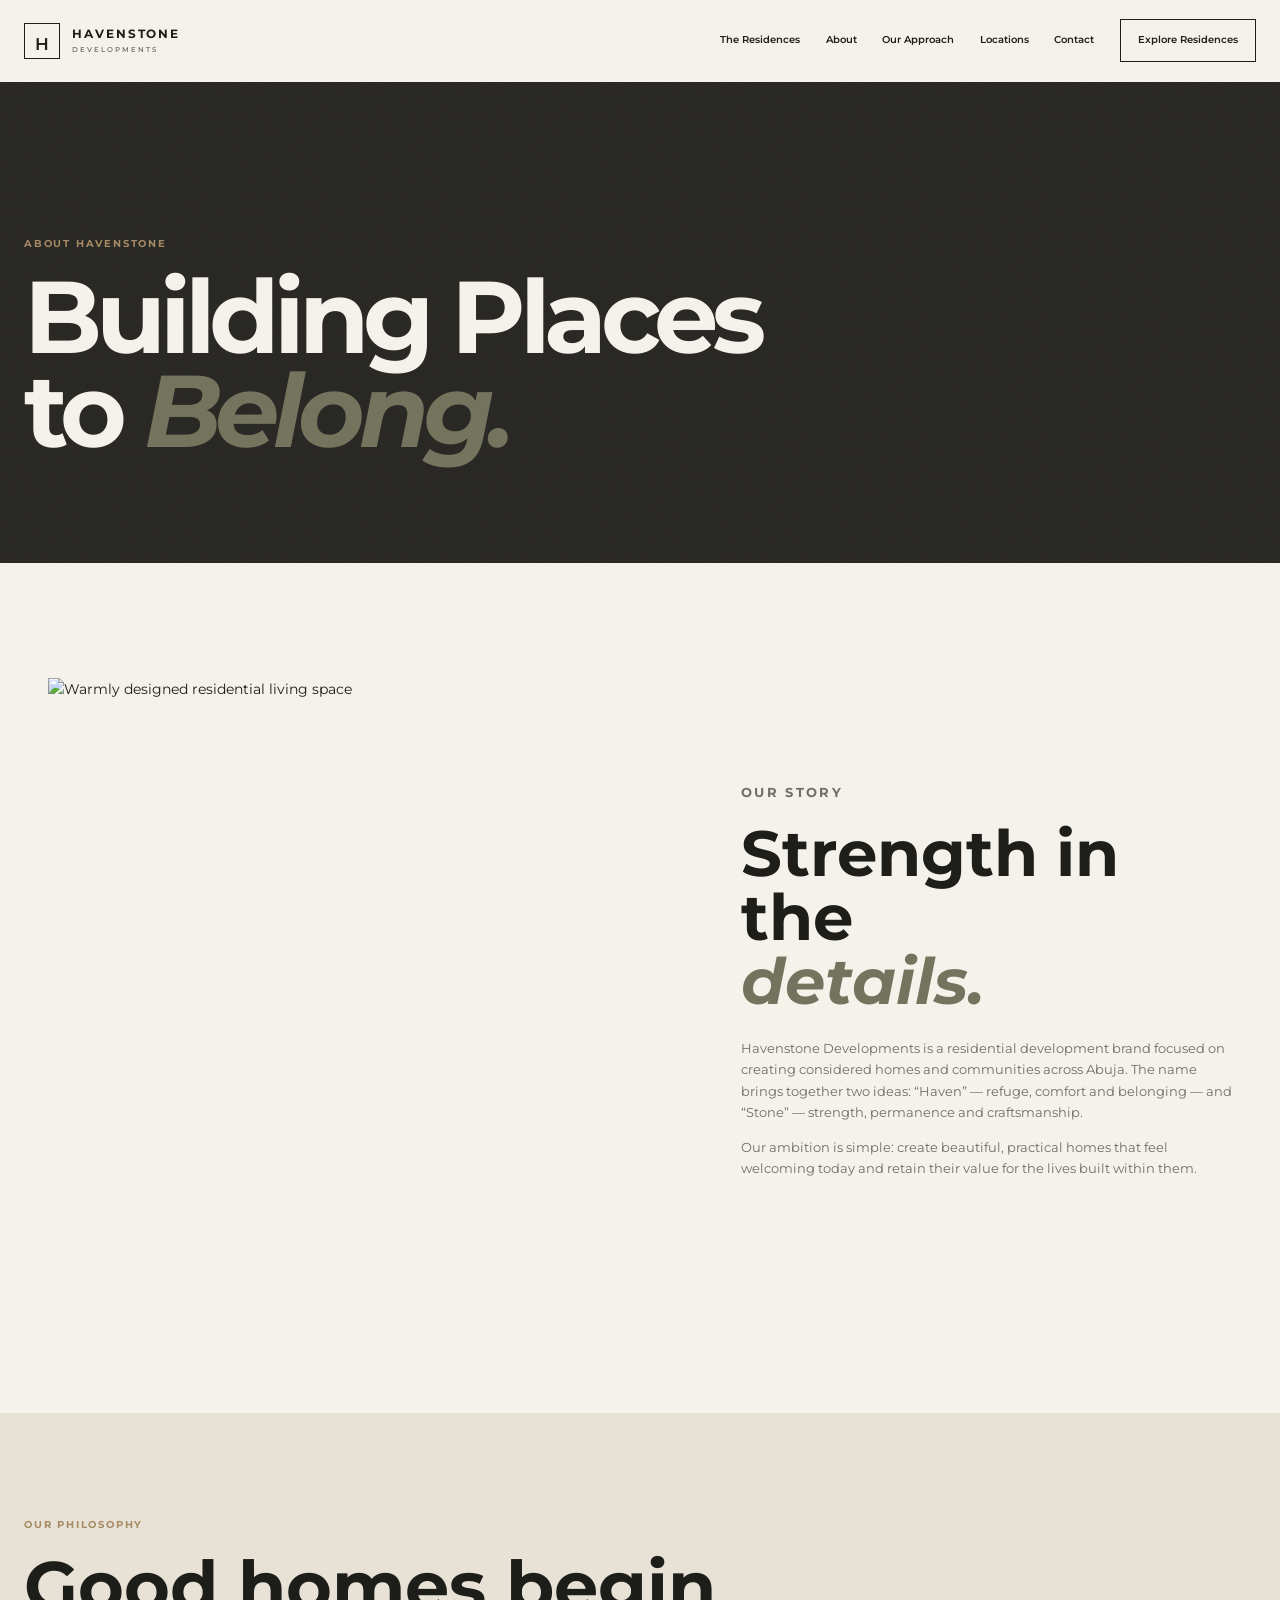
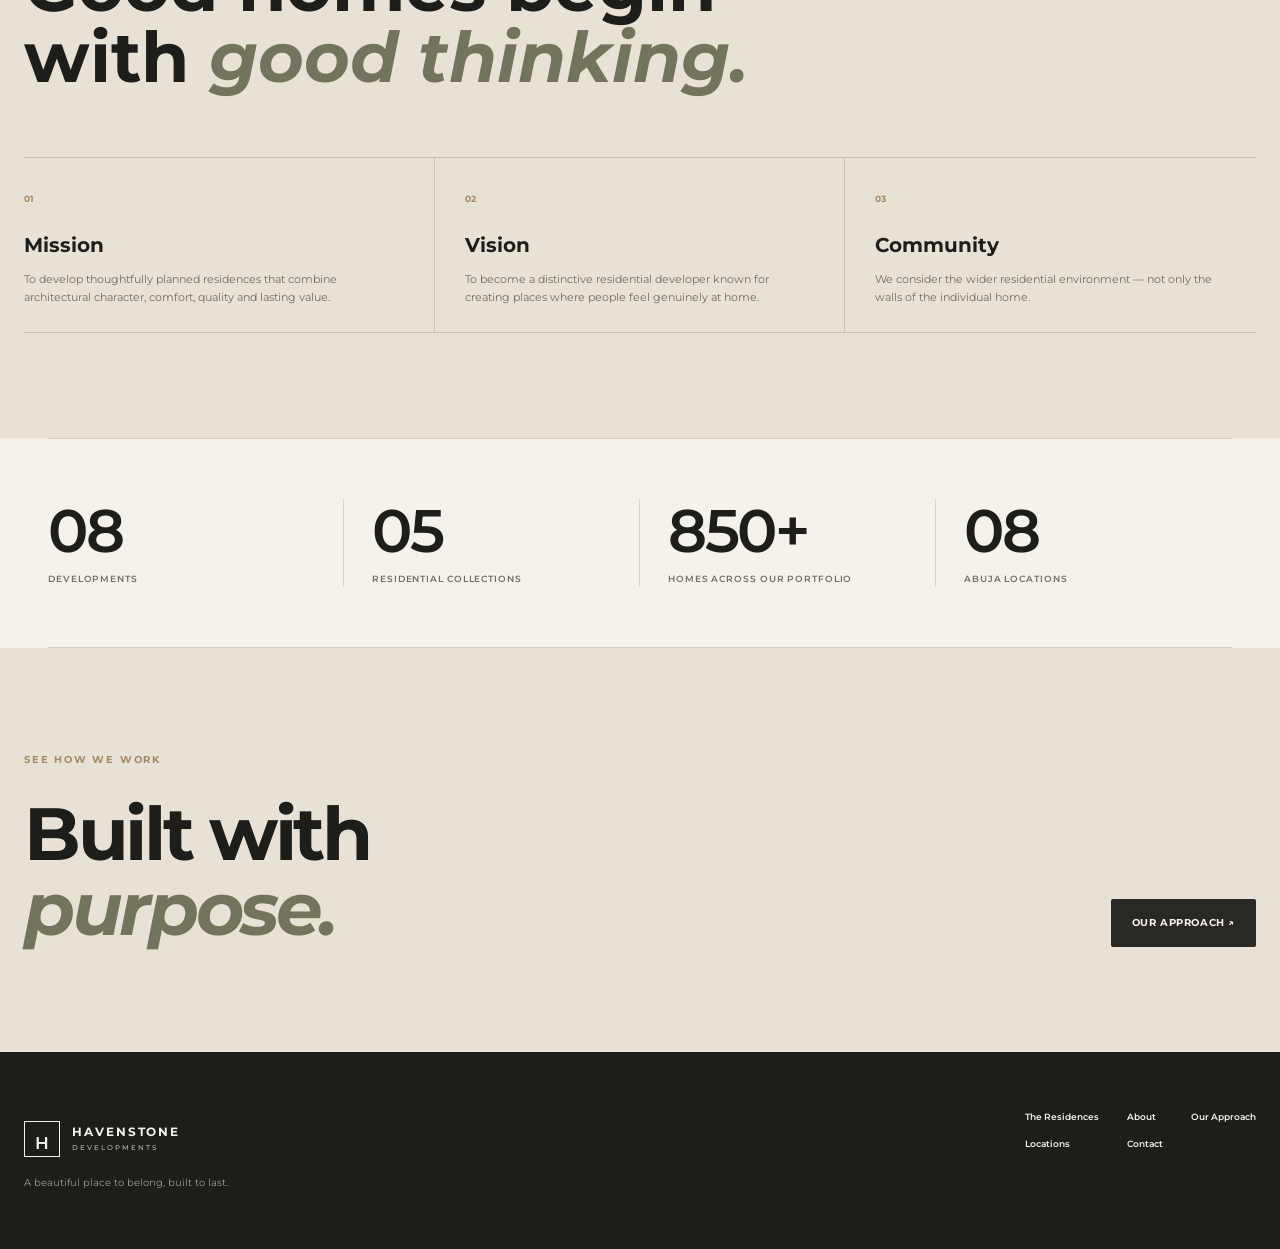
==== commit e00f35f7: "Load final visual repair pass on about page" ====
--- a/about.html
+++ b/about.html
@@ -1 +1 @@
-<!doctype html><html lang="en"><head><meta charset="utf-8"><meta name="viewport" content="width=device-width,initial-scale=1"><meta name="description" content="Discover the philosophy, mission and vision behind Havenstone Developments."><title>About Havenstone | Havenstone Developments</title><link rel="preconnect" href="https://fonts.googleapis.com"><link rel="preconnect" href="https://fonts.gstatic.com" crossorigin><link href="https://fonts.googleapis.com/css2?family=Cormorant+Garamond:wght@400;500;600;700&family=Manrope:wght@400;500;600;700&display=swap" rel="stylesheet"><link rel="stylesheet" href="styles.css"></head><body><header class="nav"><a class="brand" href="index.html"><span class="brand-symbol">⌂</span><span>HAVENSTONE<small>DEVELOPMENTS</small></span></a><button class="menu" aria-label="Toggle navigation" aria-expanded="false">☰</button><nav><a href="developments.html">The Residences</a><a href="about.html">About</a><a href="approach.html">Our Approach</a><a href="locations.html">Locations</a><a href="contact.html">Contact</a><a class="nav-cta" href="developments.html">Explore Residences</a></nav></header><main><section class="about-hero"><p class="eyebrow">ABOUT HAVENSTONE</p><h1>Building Places<br>to <em>Belong.</em></h1></section><section class="story"><img src="https://images.unsplash.com/photo-1600607688969-a5bfcd646154?auto=format&fit=crop&w=1500&q=86" alt="Warmly designed residential living space"><div class="story-copy"><p class="eyebrow">OUR STORY</p><h2>Strength in the<br><em>details.</em></h2><p>Havenstone Developments is a residential development brand focused on creating considered homes and communities across Abuja. The name brings together two ideas: “Haven” — refuge, comfort and belonging — and “Stone” — strength, permanence and craftsmanship.</p><p>Our ambition is simple: create beautiful, practical homes that feel welcoming today and retain their value for the lives built within them.</p></div></section><section class="values"><p class="eyebrow">OUR PHILOSOPHY</p><h2>Good homes begin<br>with <em>good thinking.</em></h2><div class="values-grid"><article><b>01</b><h3>Mission</h3><p>To develop thoughtfully planned residences that combine architectural character, comfort, quality and lasting value.</p></article><article><b>02</b><h3>Vision</h3><p>To become a distinctive residential developer known for creating places where people feel genuinely at home.</p></article><article><b>03</b><h3>Community</h3><p>We consider the wider residential environment — not only the walls of the individual home.</p></article></div></section><section class="stats section"><div><strong>08</strong><span>Developments</span></div><div><strong>05</strong><span>Residential Collections</span></div><div><strong>850+</strong><span>Homes Across Our Portfolio</span></div><div><strong>08</strong><span>Abuja Locations</span></div></section><section class="cta"><p class="eyebrow">SEE HOW WE WORK</p><h2>Built with<br><em>purpose.</em></h2><a class="btn btn-dark" href="approach.html">Our Approach ↗</a></section></main><footer><div><a class="brand" href="index.html"><span class="brand-symbol">⌂</span><span>HAVENSTONE<small>DEVELOPMENTS</small></span></a><p>A beautiful place to belong, built to last.</p></div><div class="footer-links"><a href="developments.html">The Residences</a><a href="about.html">About</a><a href="approach.html">Our Approach</a><a href="locations.html">Locations</a><a href="contact.html">Contact</a></div><div class="fictional">PORTFOLIO PROJECT<br>Company claims and statistics are illustrative.</div></footer><script src="script.js"></script></body></html>+<!doctype html><html lang="en"><head><meta charset="utf-8"><meta name="viewport" content="width=device-width,initial-scale=1"><meta name="description" content="Discover the philosophy, mission and vision behind Havenstone Developments."><title>About Havenstone | Havenstone Developments</title><link rel="preconnect" href="https://fonts.googleapis.com"><link rel="preconnect" href="https://fonts.gstatic.com" crossorigin><link rel="stylesheet" href="styles.css"></head><body><header class="nav"><a class="brand" href="index.html"><span class="brand-symbol">⌂</span><span>HAVENSTONE<small>DEVELOPMENTS</small></span></a><button class="menu" aria-label="Toggle navigation" aria-expanded="false">☰</button><nav><a href="developments.html">The Residences</a><a href="about.html">About</a><a href="approach.html">Our Approach</a><a href="locations.html">Locations</a><a href="contact.html">Contact</a><a class="nav-cta" href="developments.html">Explore Residences</a></nav></header><main><section class="about-hero"><p class="eyebrow">ABOUT HAVENSTONE</p><h1>Building Places<br>to <em>Belong.</em></h1></section><section class="story"><img src="https://images.unsplash.com/photo-1600607688969-a5bfcd646154?auto=format&fit=crop&w=1500&q=86" alt="Warmly designed residential living space"><div class="story-copy"><p class="eyebrow">OUR STORY</p><h2>Strength in the<br><em>details.</em></h2><p>Havenstone Developments is a residential development brand focused on creating considered homes and communities across Abuja. The name brings together two ideas: “Haven” — refuge, comfort and belonging — and “Stone” — strength, permanence and craftsmanship.</p><p>Our ambition is simple: create beautiful, practical homes that feel welcoming today and retain their value for the lives built within them.</p></div></section><section class="values"><p class="eyebrow">OUR PHILOSOPHY</p><h2>Good homes begin<br>with <em>good thinking.</em></h2><div class="values-grid"><article><b>01</b><h3>Mission</h3><p>To develop thoughtfully planned residences that combine architectural character, comfort, quality and lasting value.</p></article><article><b>02</b><h3>Vision</h3><p>To become a distinctive residential developer known for creating places where people feel genuinely at home.</p></article><article><b>03</b><h3>Community</h3><p>We consider the wider residential environment — not only the walls of the individual home.</p></article></div></section><section class="stats section"><div><strong>08</strong><span>Developments</span></div><div><strong>05</strong><span>Residential Collections</span></div><div><strong>850+</strong><span>Homes Across Our Portfolio</span></div><div><strong>08</strong><span>Abuja Locations</span></div></section><section class="cta"><p class="eyebrow">SEE HOW WE WORK</p><h2>Built with<br><em>purpose.</em></h2><a class="btn btn-dark" href="approach.html">Our Approach ↗</a></section></main><footer><div><a class="brand" href="index.html"><span class="brand-symbol">⌂</span><span>HAVENSTONE<small>DEVELOPMENTS</small></span></a><p>A beautiful place to belong, built to last.</p></div><div class="footer-links"><a href="developments.html">The Residences</a><a href="about.html">About</a><a href="approach.html">Our Approach</a><a href="locations.html">Locations</a><a href="contact.html">Contact</a></div><div class="fictional">PORTFOLIO PROJECT<br>Company claims and statistics are illustrative.</div></footer><script src="script.js"></script><script src="visual-repair.js"></script></body></html>
--- a/styles.css
+++ b/styles.css
@@ -1,5 +1,52 @@
-:root{--ink:#171714;--ivory:#f5f1e8;--stone:#e5ded1;--soft:#d7d0c4;--gold:#b49768;--muted:#6e6a61;--white:#fff;--line:rgba(23,23,20,.16)}*{box-sizing:border-box}html{scroll-behavior:smooth}body{margin:0;background:var(--ivory);color:var(--ink);font-family:Manrope,Arial,sans-serif;line-height:1.65}body:before{content:'';position:fixed;inset:0;pointer-events:none;opacity:.025;background-image:url("data:image/svg+xml,%3Csvg width='140' height='140' xmlns='http://www.w3.org/2000/svg'%3E%3Cfilter id='n'%3E%3CfeTurbulence type='fractalNoise' baseFrequency='.85' numOctaves='3' stitchTiles='stitch'/%3E%3C/filter%3E%3Crect width='100%25' height='100%25' filter='url(%23n)' opacity='.45'/%3E%3C/svg%3E");z-index:20}a{color:inherit;text-decoration:none}img{display:block;width:100%;height:100%;object-fit:cover}.nav{height:86px;padding:0 5.5%;display:flex;align-items:center;justify-content:space-between;position:relative;z-index:30;background:rgba(245,241,232,.94);transition:.35s}.nav-over{position:absolute;top:0;left:0;right:0;background:transparent;color:#fff}.nav-over.scrolled{position:fixed;background:rgba(245,241,232,.94);color:var(--ink);backdrop-filter:blur(14px);box-shadow:0 1px 0 var(--line)}.brand{display:flex;align-items:center;gap:12px;font-size:12px;font-weight:700;letter-spacing:.18em;line-height:1}.brand small{display:block;font-size:7px;letter-spacing:.31em;margin-top:7px;opacity:.7}.brand-symbol{width:35px;height:35px;border:1px solid currentColor;display:grid;place-items:center;font:21px 'Cormorant Garamond',serif}.nav nav{display:flex;align-items:center;gap:28px;font-size:11px;font-weight:600}.nav nav a:not(.nav-cta){position:relative}.nav nav a:not(.nav-cta):after{content:'';position:absolute;left:0;bottom:-7px;width:0;height:1px;background:var(--gold);transition:.3s}.nav nav a:hover:after{width:100%}.nav-cta{border:1px solid currentColor;padding:12px 18px}.menu{display:none;background:none;border:0;color:inherit;font-size:23px}.hero-cinema{height:100svh;min-height:680px;position:relative;color:#fff}.hero-cinema>img{position:absolute;inset:0}.hero-overlay{position:absolute;inset:0;background:linear-gradient(90deg,rgba(0,0,0,.58),rgba(0,0,0,.08) 75%),linear-gradient(0deg,rgba(0,0,0,.48),transparent 45%)}.hero-content{position:absolute;left:9%;top:50%;transform:translateY(-42%);max-width:760px}.eyebrow{font-size:9px;letter-spacing:.22em;font-weight:700;color:var(--gold);margin:0 0 20px}.hero-content h1{font:500 clamp(58px,8.2vw,124px)/.83 'Cormorant Garamond',serif;letter-spacing:-.035em;margin:0}.hero-content h1 em,h1 em,h2 em{font-style:italic;color:var(--gold)}.hero-content>p:not(.eyebrow){font-size:15px;max-width:480px;margin:30px 0;color:rgba(255,255,255,.85)}.actions{display:flex;gap:12px;flex-wrap:wrap}.btn{display:inline-flex;align-items:center;justify-content:center;gap:22px;padding:14px 21px;font-size:10px;font-weight:700;letter-spacing:.06em;border:1px solid transparent;transition:.3s}.btn-gold{background:var(--gold);color:#fff}.btn-gold:hover{transform:translateY(-2px);background:#a38658}.btn-ghost{border-color:rgba(255,255,255,.7);color:#fff}.btn-ghost:hover{background:#fff;color:var(--ink)}.btn-dark{background:var(--ink);color:#fff}.btn-dark:hover{background:#302f2a}.scroll-note{position:absolute;bottom:28px;left:9%;font-size:8px;letter-spacing:.2em;display:flex;gap:20px;align-items:center}.scroll-note span{font-size:16px}.section{padding:120px 7%}.editorial{max-width:1200px;margin:auto}.intro-wide{padding-top:155px;padding-bottom:155px}.intro-wide h2,.section h2,.feature-copy h2,.standard h2,.abuja h2,.cta h2,.subhero h1{font:500 clamp(50px,6.5vw,90px)/.92 'Cormorant Garamond',serif;letter-spacing:-.025em;margin:0}.intro-wide>p:last-child{max-width:620px;margin:35px 0 0 auto;color:var(--muted);font-size:15px}.feature-residence{display:grid;grid-template-columns:1.4fr .75fr;min-height:680px;background:var(--stone)}.feature-image{height:760px;position:relative;overflow:hidden}.feature-image img{transition:transform 1.2s ease}.feature-residence:hover .feature-image img{transform:scale(1.025)}.image-label{position:absolute;bottom:25px;left:30px;color:#fff;font-size:8px;letter-spacing:.2em}.feature-copy{padding:12% 12%;display:flex;flex-direction:column;justify-content:center}.feature-copy h2{margin-bottom:28px}.feature-copy>p:not(.eyebrow){color:var(--muted);font-size:14px;max-width:330px}.mini-spec{display:flex;justify-content:space-between;border-block:1px solid var(--line);padding:17px 0;margin:28px 0 30px;max-width:400px;font-size:10px}.mini-spec strong{font-size:11px}.text-link{display:inline-block;font-size:10px;font-weight:700;border-bottom:1px solid currentColor;padding-bottom:6px;width:max-content}.collection{background:#f8f5ed}.section-head{display:flex;justify-content:space-between;align-items:end;gap:50px;margin-bottom:55px}.section-head>p{max-width:370px;color:var(--muted);font-size:13px;margin:0}.collection-grid{display:grid;grid-template-columns:repeat(5,1fr);gap:10px}.collection-grid a{height:490px;position:relative;overflow:hidden;color:#fff;background:#222}.collection-grid a:after{content:'';position:absolute;inset:0;background:linear-gradient(0deg,rgba(0,0,0,.7),transparent 58%)}.collection-grid img{transition:transform .8s ease}.collection-grid a:hover img{transform:scale(1.06)}.collection-grid span,.collection-grid h3,.collection-grid small{position:absolute;z-index:2;left:20px}.collection-grid span{top:20px;font-size:9px;color:#fff}.collection-grid h3{bottom:43px;margin:0;font:500 26px/1 'Cormorant Garamond',serif}.collection-grid small{bottom:20px;font-size:8px;opacity:.8}.standard{padding:130px 7%;background:var(--ink);color:#fff;display:grid;grid-template-columns:.8fr 1.2fr;gap:10%}.standard-list{display:grid;grid-template-columns:1fr 1fr;border-top:1px solid rgba(255,255,255,.2)}.standard-list article{padding:35px 25px 35px 0;border-bottom:1px solid rgba(255,255,255,.2)}.standard-list article:nth-child(odd){border-right:1px solid rgba(255,255,255,.2);padding-right:35px}.standard-list article:nth-child(even){padding-left:35px}.standard-list b{font-size:9px;color:var(--gold)}.standard-list h3{font:500 28px 'Cormorant Garamond',serif;margin:25px 0 8px}.standard-list p{font-size:11px;color:#aaa79f;margin:0;max-width:260px}.architecture-break{height:760px;position:relative;color:#fff;overflow:hidden}.architecture-break img{position:absolute;inset:0;transition:transform 1.4s ease}.architecture-break:hover img{transform:scale(1.03)}.architecture-break:after{content:'';position:absolute;inset:0;background:linear-gradient(90deg,rgba(0,0,0,.6),transparent 70%)}.architecture-break>div{position:absolute;z-index:2;left:9%;top:50%;transform:translateY(-50%)}.architecture-break h2{font:500 clamp(55px,7vw,100px)/.85 'Cormorant Garamond',serif;margin:0}.architecture-break p:last-child{max-width:350px;font-size:14px;color:#eee}.abuja{padding:140px 9%;display:grid;grid-template-columns:1fr 1fr;gap:12%;align-items:center}.abuja>div:first-child p:not(.eyebrow){max-width:440px;color:var(--muted);font-size:14px;margin:28px 0}.location-orbit{height:500px;border:1px solid var(--line);border-radius:50%;position:relative}.location-orbit:before,.location-orbit:after{content:'';position:absolute;border:1px solid var(--line);border-radius:50%;inset:18%;}.location-orbit:after{inset:36%}.location-orbit span{position:absolute;font-size:9px;background:var(--ivory);padding:3px 7px}.location-orbit span:nth-child(1){top:8%;left:45%}.location-orbit span:nth-child(2){top:25%;right:5%}.location-orbit span:nth-child(3){bottom:25%;right:4%}.location-orbit span:nth-child(4){bottom:7%;left:40%}.location-orbit span:nth-child(5){bottom:27%;left:3%}.location-orbit span:nth-child(6){top:26%;left:4%}.location-orbit span:nth-child(7){top:8%;right:27%}.location-orbit span:nth-child(8){bottom:45%;right:43%}.stats{display:grid;grid-template-columns:repeat(4,1fr);border-top:1px solid var(--line);border-bottom:1px solid var(--line);padding-top:70px;padding-bottom:70px}.stats div{padding:0 25px;border-right:1px solid var(--line)}.stats div:first-child{padding-left:0}.stats div:last-child{border:0}.stats strong{display:block;font:500 clamp(45px,5vw,72px) 'Cormorant Garamond',serif}.stats span{font-size:9px;letter-spacing:.12em;text-transform:uppercase;color:var(--muted)}.cta{padding:120px 9%;background:var(--stone);display:grid;grid-template-columns:1fr auto;align-items:end;gap:40px}.cta .eyebrow{grid-column:1/-1;margin:0}.cta h2{margin:0}.cta .btn{margin-bottom:8px}.subhero{padding:150px 7% 85px;max-width:1400px;margin:auto}.subhero p:last-child{max-width:600px;color:var(--muted);font-size:14px}.filterbar{padding:18px 7%;display:flex;gap:10px;flex-wrap:wrap;border-block:1px solid var(--line);background:#f8f5ed}.filterbar select{min-width:150px;padding:12px 30px 12px 12px;border:1px solid var(--line);background:transparent;font:10px Manrope;color:var(--ink)}.residence-grid{padding:70px 7%;display:grid;grid-template-columns:repeat(2,1fr);gap:70px 28px}.residence-card .card-img{height:470px;position:relative;overflow:hidden}.residence-card img{transition:transform .7s}.residence-card:hover img{transform:scale(1.035)}.status{position:absolute;top:16px;left:16px;background:#fff;padding:7px 10px;font-size:8px;letter-spacing:.15em}.card-body{padding-top:18px}.card-top{display:flex;justify-content:space-between;gap:20px}.card-top h2{font-size:34px}.card-top strong{font-size:11px;white-space:nowrap}.card-body p{font-size:10px;color:var(--muted)}.meta{font-size:8px;letter-spacing:.12em;color:var(--gold);text-transform:uppercase}.detail-hero{height:78svh;min-height:580px;position:relative;color:#fff}.detail-hero img{position:absolute;inset:0}.detail-hero:after{content:'';position:absolute;inset:0;background:linear-gradient(0deg,rgba(0,0,0,.68),transparent 65%)}.detail-title{position:absolute;z-index:2;bottom:9%;left:8%;right:8%}.detail-title h1{font:500 clamp(55px,8vw,110px)/.8 'Cormorant Garamond',serif;margin:12px 0}.detail-title .row{display:flex;gap:28px;flex-wrap:wrap;font-size:10px}.detail-body{padding:100px 8%;max-width:1400px;margin:auto}.detail-intro{display:grid;grid-template-columns:1fr 1fr;gap:12%;margin-bottom:80px}.detail-intro h2{font-size:58px}.detail-intro p{color:var(--muted);font-size:14px}.facts{display:grid;grid-template-columns:repeat(5,1fr);border-block:1px solid var(--line);margin-bottom:80px}.facts div{padding:25px 15px;border-right:1px solid var(--line)}.facts div:last-child{border:0}.facts strong{display:block;font:500 28px 'Cormorant Garamond',serif}.facts small{font-size:8px;color:var(--muted);text-transform:uppercase;letter-spacing:.1em}.detail-columns{display:grid;grid-template-columns:1fr 1fr;gap:12%;}.detail-columns h3{font:500 38px 'Cormorant Garamond',serif}.feature-tags{display:flex;flex-wrap:wrap;gap:8px}.feature-tags span{padding:9px 12px;background:var(--stone);font-size:9px}.gallery{display:grid;grid-template-columns:2fr 1fr;gap:10px;margin-top:80px;height:600px}.gallery img:first-child{grid-row:span 2}.gallery-side{display:grid;gap:10px}.floorplan{margin-top:80px;background:#eee9df;padding:70px;min-height:350px;display:grid;place-items:center;text-align:center}.floorplan div{max-width:500px}.floorplan .plan{width:280px;height:180px;border:1px solid #999;position:relative;margin:30px auto}.plan:before,.plan:after{content:'';position:absolute;border:1px solid #aaa}.plan:before{inset:20px 100px}.plan:after{inset:80px 30px 30px 160px}.inquiry-band{margin-top:80px;background:var(--ink);color:#fff;padding:70px;display:flex;justify-content:space-between;align-items:center;gap:30px}.inquiry-band h2{font:500 52px 'Cormorant Garamond',serif;margin:0}.about-hero{padding:160px 8% 100px;background:var(--ink);color:#fff}.about-hero h1{font:500 clamp(60px,8vw,120px)/.82 'Cormorant Garamond',serif;margin:0;max-width:1000px}.story{display:grid;grid-template-columns:1fr 1fr;gap:10%;padding:120px 9%}.story img{height:650px}.story-copy{align-self:center}.story-copy h2{font-size:65px}.story-copy p{font-size:14px;color:var(--muted)}.values{background:var(--stone);padding:110px 9%}.values-grid{display:grid;grid-template-columns:repeat(3,1fr);gap:0;margin-top:60px}.values-grid article{padding:30px;border-top:1px solid var(--line);border-right:1px solid var(--line)}.values-grid article:last-child{border-right:0}.values-grid h3{font:500 30px 'Cormorant Garamond',serif}.values-grid p{font-size:11px;color:var(--muted)}.approach{padding:110px 9%}.steps{max-width:900px;margin:60px auto 0}.step{display:grid;grid-template-columns:70px 1fr;gap:30px;padding:35px 0;border-top:1px solid var(--line)}.step b{font-size:10px;color:var(--gold)}.step h3{font:500 35px 'Cormorant Garamond',serif;margin:0}.step p{font-size:12px;color:var(--muted)}.locations{padding:100px 7%}.location-grid{display:grid;grid-template-columns:repeat(4,1fr);gap:1px;background:var(--line);margin-top:60px}.location-card{background:var(--ivory);padding:30px;min-height:250px}.location-card h3{font:500 34px 'Cormorant Garamond',serif;margin:35px 0 10px}.location-card p{font-size:10px;color:var(--muted)}.location-card small{font-size:8px;color:var(--gold);letter-spacing:.12em}.contact{padding:120px 8%;display:grid;grid-template-columns:.8fr 1.2fr;gap:12%}.contact h1{font:500 clamp(60px,7vw,100px)/.85 'Cormorant Garamond',serif;margin:0}.contact-info{margin-top:50px;font-size:11px;color:var(--muted)}.form{max-width:720px}.form-grid{display:grid;grid-template-columns:1fr 1fr;gap:18px}.field{display:grid;gap:7px;margin-bottom:18px}.field.full{grid-column:1/-1}.field label{font-size:8px;letter-spacing:.14em;font-weight:700}.field input,.field select,.field textarea{width:100%;padding:14px;border:1px solid var(--line);background:transparent;font:11px Manrope;color:var(--ink);outline:0}.field input:focus,.field select:focus,.field textarea:focus{border-color:var(--gold);box-shadow:0 0 0 2px rgba(180,151,104,.15)}.field textarea{min-height:130px;resize:vertical}.form-status{font-size:10px;margin-top:15px;color:var(--gold)}footer{padding:60px 7%;background:#11110f;color:#fff;display:grid;grid-template-columns:1fr auto auto;gap:60px;align-items:end}footer p{font-size:10px;color:#999;margin-top:22px}.footer-links{display:grid;grid-template-columns:repeat(2,auto);gap:12px 28px;font-size:9px}.footer-links a:hover{color:var(--gold)}.fictional{text-align:right;color:#666;font-size:7px;line-height:1.7;letter-spacing:.1em;max-width:210px}
-.reveal{opacity:0;transform:translateY(24px);transition:opacity .7s ease,transform .7s ease}.reveal.visible{opacity:1;transform:none}
-@media(max-width:1000px){.nav nav{gap:16px}.collection-grid{grid-template-columns:repeat(3,1fr)}.collection-grid a:nth-child(n+4){display:none}.standard{grid-template-columns:1fr;gap:60px}.location-grid{grid-template-columns:repeat(2,1fr)}}
-@media(max-width:760px){.nav{height:72px;padding:0 6%}.nav-over{position:absolute}.nav nav{display:none;position:absolute;top:72px;left:0;right:0;background:var(--ivory);color:var(--ink);padding:25px 6%;flex-direction:column;align-items:stretch;gap:20px;border-top:1px solid var(--line);box-shadow:0 12px 30px rgba(0,0,0,.08)}.nav nav.open{display:flex}.nav-cta{text-align:center}.menu{display:block}.hero-cinema{min-height:650px}.hero-content{left:7%;right:7%;top:52%}.hero-content h1{font-size:clamp(54px,16vw,82px)}.hero-content>p:not(.eyebrow){font-size:13px}.scroll-note{left:7%}.section,.locations,.approach{padding:80px 7%}.intro-wide{padding-top:100px;padding-bottom:100px}.intro-wide>p:last-child{margin-left:0}.feature-residence{grid-template-columns:1fr}.feature-image{height:500px}.feature-copy{padding:70px 9%}.collection-grid{grid-template-columns:1fr 1fr}.collection-grid a{height:360px}.collection-grid a:nth-child(n){display:block}.collection-grid a:nth-child(5){grid-column:span 2}.standard{padding:85px 7%}.standard-list{grid-template-columns:1fr}.standard-list article:nth-child(odd){border-right:0;padding-right:0}.standard-list article:nth-child(even){padding-left:0}.architecture-break{height:650px}.architecture-break>div{left:7%;right:7%}.abuja{padding:90px 7%;grid-template-columns:1fr;gap:60px}.location-orbit{height:330px}.stats{grid-template-columns:1fr 1fr;padding:50px 7%}.stats div{padding:20px 0;border-right:0;border-bottom:1px solid var(--line)}.stats div:nth-child(odd){padding-right:15px;border-right:1px solid var(--line)}.stats div:last-child{border-bottom:0}.cta{padding:80px 7%;grid-template-columns:1fr}.subhero{padding:110px 7% 65px}.residence-grid{grid-template-columns:1fr;padding:55px 7%;gap:55px}.residence-card .card-img{height:390px}.detail-hero{min-height:560px}.detail-title{left:7%;right:7%}.detail-body{padding:75px 7%}.detail-intro,.detail-columns{grid-template-columns:1fr;gap:35px}.detail-intro h2{font-size:48px}.facts{grid-template-columns:1fr 1fr}.facts div:nth-child(2n){border-right:0}.facts div{border-bottom:1px solid var(--line)}.gallery{height:430px}.inquiry-band{padding:45px 30px;display:grid}.inquiry-band h2{font-size:43px}.about-hero{padding:120px 7% 80px}.story{grid-template-columns:1fr;padding:80px 7%}.story img{height:450px}.story-copy h2{font-size:52px}.values{padding:80px 7%}.values-grid{grid-template-columns:1fr}.values-grid article{border-right:0}.contact{padding:90px 7%;grid-template-columns:1fr;gap:55px}.form-grid{grid-template-columns:1fr}.field.full{grid-column:auto}footer{grid-template-columns:1fr;padding:50px 7%;gap:30px}.fictional{text-align:left}.footer-links{grid-template-columns:1fr 1fr}.eyebrow{font-size:8px}}
-@media(prefers-reduced-motion:reduce){html{scroll-behavior:auto}.reveal{opacity:1;transform:none;transition:none}.feature-image img,.collection-grid img,.architecture-break img,.residence-card img{transition:none}}
+@import url('https://fonts.googleapis.com/css2?family=Montserrat:ital,wght@0,400;0,500;0,600;0,700;0,800;1,600;1,700&display=swap');
+
+:root{--stone:#292824;--charcoal:#1d1d1a;--limestone:#e8e1d5;--sand:#d8cdbd;--olive:#73745d;--bronze:#a58a65;--offwhite:#f5f2ec;--muted:#6f6d66;--line:rgba(41,40,36,.16);--light-line:rgba(245,242,236,.18);--content:min(1320px,calc(100% - 96px));--radius:2px}
+*{box-sizing:border-box}
+html{scroll-behavior:smooth;overflow-x:hidden}
+body{margin:0;background:var(--offwhite);color:var(--charcoal);font-family:'Montserrat',Arial,sans-serif;font-size:14px;line-height:1.65;overflow-x:hidden}
+body:before{content:'';position:fixed;inset:0;pointer-events:none;z-index:50;opacity:.018;background-image:url("data:image/svg+xml,%3Csvg width='120' height='120' xmlns='http://www.w3.org/2000/svg'%3E%3Cfilter id='n'%3E%3CfeTurbulence type='fractalNoise' baseFrequency='.8' numOctaves='2' stitchTiles='stitch'/%3E%3C/filter%3E%3Crect width='100%25' height='100%25' filter='url(%23n)'/%3E%3C/svg%3E")}
+a{color:inherit;text-decoration:none}button,input,select,textarea{font:inherit}img{display:block;width:100%;height:100%;object-fit:cover}.section,.intro-wide,.abuja,.locations,.approach,.contact,.story,.values,.detail-body{width:var(--content);margin-inline:auto}.section{padding-block:112px}.eyebrow{margin:0 0 20px;color:var(--bronze);font-size:10px;font-weight:700;letter-spacing:.18em;line-height:1.3;text-transform:uppercase}.section h2,.intro-wide h2,.feature-copy h2,.standard h2,.abuja h2,.cta h2,.subhero h1{margin:0;font-weight:700;letter-spacing:-.045em;line-height:1.02}.section h2,.intro-wide h2{font-size:clamp(44px,5vw,76px)}em{font-style:italic;color:var(--olive)}
+
+/* Header: one grid, one responsive system. */
+.nav{position:relative;z-index:40;height:82px;width:100%;padding:0 max(24px,calc((100% - 1320px)/2));display:flex;align-items:center;gap:40px;background:var(--offwhite);border-bottom:1px solid transparent;transition:background .3s,border-color .3s,color .3s,box-shadow .3s}.nav-over{position:absolute;top:0;left:0;color:#fff;background:transparent}.nav-over.scrolled{position:fixed;background:rgba(245,242,236,.96);color:var(--charcoal);border-color:var(--line);box-shadow:0 6px 24px rgba(29,29,26,.08);backdrop-filter:blur(12px)}.brand{display:inline-flex;align-items:center;gap:12px;flex:0 0 auto;font-size:12px;font-weight:700;letter-spacing:.16em;line-height:1}.brand small{display:block;margin-top:6px;font-size:7px;letter-spacing:.28em;font-weight:500;opacity:.72}.brand-symbol{width:36px;height:36px;display:grid;place-items:center;border:1px solid currentColor;font-size:0;position:relative}.brand-symbol:after{content:'H';font-size:17px;font-weight:600;letter-spacing:0}.nav nav{margin-left:auto;display:flex;align-items:center;justify-content:flex-end;gap:clamp(16px,2vw,30px);font-size:10px;font-weight:600;white-space:nowrap}.nav nav a:not(.nav-cta){position:relative;padding-block:10px}.nav nav a:not(.nav-cta):after{content:'';position:absolute;left:0;bottom:2px;width:0;height:1px;background:currentColor;transition:width .25s}.nav nav a:hover:after{width:100%}.nav-cta{padding:12px 17px;border:1px solid currentColor;background:transparent;transition:background .25s,color .25s}.nav-cta:hover{background:var(--charcoal);color:var(--offwhite)}.menu{display:none;margin-left:auto;border:0;background:transparent;color:inherit;font-size:22px;line-height:1;padding:8px;cursor:pointer}
+
+/* Buttons */
+.btn{display:inline-flex;align-items:center;justify-content:center;gap:18px;min-height:48px;padding:13px 20px;border:1px solid transparent;border-radius:var(--radius);font-size:10px;font-weight:700;letter-spacing:.06em;line-height:1;text-transform:uppercase;cursor:pointer;transition:transform .25s,background .25s,color .25s,border-color .25s}.btn:hover{transform:translateY(-2px)}.btn:focus-visible,.text-link:focus-visible,.nav a:focus-visible,.menu:focus-visible{outline:2px solid var(--bronze);outline-offset:4px}.btn-gold{background:var(--bronze);color:var(--offwhite)}.btn-gold:hover{background:#8f7655}.btn-dark{background:var(--stone);color:var(--offwhite)}.btn-dark:hover{background:var(--charcoal)}.btn-ghost{border-color:rgba(245,242,236,.72);color:var(--offwhite)}.btn-ghost:hover{background:var(--offwhite);color:var(--charcoal)}.text-link{display:inline-flex;width:max-content;border-bottom:1px solid currentColor;padding-bottom:6px;font-size:10px;font-weight:700;letter-spacing:.04em;line-height:1.2;text-transform:uppercase}
+
+/* Hero */
+.hero-cinema{position:relative;min-height:680px;height:100svh;color:var(--offwhite);overflow:hidden;background:var(--stone)}.hero-cinema>img{position:absolute;inset:0}.hero-overlay{position:absolute;inset:0;background:rgba(29,29,26,.38)}.hero-content{position:absolute;left:max(24px,calc((100% - 1320px)/2));right:24px;top:50%;transform:translateY(-38%);max-width:800px}.hero-content h1{margin:0;font-size:clamp(56px,7.5vw,112px);font-weight:700;letter-spacing:-.055em;line-height:.92}.hero-content h1 em{color:var(--sand)}.hero-content>p:not(.eyebrow){max-width:500px;margin:28px 0 30px;color:rgba(245,242,236,.9);font-size:15px}.actions{display:flex;flex-wrap:wrap;gap:12px}.scroll-note{position:absolute;bottom:30px;left:max(24px,calc((100% - 1320px)/2));display:flex;align-items:center;gap:15px;font-size:8px;font-weight:600;letter-spacing:.16em}.scroll-note span{font-size:16px}
+
+/* Brand statement: explicit editorial grid, no floating text. */
+.intro-wide{padding-block:132px;display:grid;grid-template-columns:minmax(0,1.08fr) minmax(280px,.72fr);column-gap:clamp(48px,8vw,140px);align-items:end}.intro-wide .eyebrow{grid-column:1/-1}.intro-wide h2{grid-column:1;max-width:720px}.intro-wide>p:last-child{grid-column:2;max-width:520px;margin:0;color:var(--muted);font-size:14px}.feature-residence{display:grid;grid-template-columns:minmax(0,1.42fr) minmax(360px,.78fr);background:var(--sand);overflow:hidden}.feature-image{height:680px;min-width:0;position:relative;overflow:hidden}.feature-image img{transition:transform .9s}.feature-residence:hover .feature-image img{transform:scale(1.025)}.image-label{position:absolute;left:28px;bottom:24px;color:#fff;font-size:9px;font-weight:600;letter-spacing:.15em}.feature-copy{padding:clamp(55px,7vw,110px);display:flex;flex-direction:column;justify-content:center;min-width:0}.feature-copy h2{font-size:clamp(48px,5.3vw,78px)}.feature-copy>p:not(.eyebrow){max-width:390px;color:#5e5a52;font-size:14px}.mini-spec{display:flex;justify-content:space-between;gap:20px;max-width:410px;margin:26px 0 30px;padding-block:17px;border-block:1px solid var(--line);font-size:10px}.mini-spec strong{font-weight:700}
+
+/* Collection */
+.collection{width:100%;max-width:none;padding-inline:max(24px,calc((100% - 1320px)/2));background:var(--limestone)}.section-head{display:grid;grid-template-columns:minmax(0,1fr) minmax(280px,.55fr);gap:60px;align-items:end;margin-bottom:50px}.section-head>p{max-width:430px;margin:0;color:var(--muted);font-size:13px}.collection-grid{display:grid;grid-template-columns:repeat(5,minmax(0,1fr));gap:10px}.collection-grid a{position:relative;height:480px;min-width:0;overflow:hidden;background:var(--stone);color:#fff}.collection-grid a:after{content:'';position:absolute;inset:0;background:rgba(29,29,26,.22);transition:background .3s}.collection-grid a:hover:after{background:rgba(29,29,26,.08)}.collection-grid img{transition:transform .8s}.collection-grid a:hover img{transform:scale(1.04)}.collection-grid span,.collection-grid h3,.collection-grid small{position:absolute;left:20px;z-index:2}.collection-grid span{top:18px;font-size:9px;font-weight:600}.collection-grid h3{right:18px;bottom:44px;margin:0;font-size:20px;line-height:1.15}.collection-grid small{bottom:18px;font-size:8px;letter-spacing:.03em;opacity:.9}
+
+/* Dark standards section */
+.standard{width:100%;padding:120px max(24px,calc((100% - 1320px)/2));display:grid;grid-template-columns:minmax(300px,.78fr) minmax(0,1.22fr);gap:clamp(55px,9vw,140px);background:var(--stone);color:var(--offwhite)}.standard h2{font-size:clamp(48px,5.4vw,80px)}.standard .eyebrow{color:var(--sand)}.standard-list{display:grid;grid-template-columns:1fr 1fr;border-top:1px solid var(--light-line)}.standard-list article{padding:28px 28px 30px 0;border-bottom:1px solid var(--light-line)}.standard-list article:nth-child(odd){padding-right:35px;border-right:1px solid var(--light-line)}.standard-list article:nth-child(even){padding-left:35px}.standard-list b{color:var(--sand);font-size:9px}.standard-list h3{margin:22px 0 7px;font-size:20px;line-height:1.2}.standard-list p{max-width:270px;margin:0;color:rgba(245,242,236,.66);font-size:11px}
+
+.architecture-break{position:relative;height:680px;overflow:hidden;color:var(--offwhite)}.architecture-break img{position:absolute;inset:0;transition:transform 1.1s}.architecture-break:hover img{transform:scale(1.025)}.architecture-break:after{content:'';position:absolute;inset:0;background:rgba(29,29,26,.42)}.architecture-break>div{position:absolute;z-index:2;left:max(24px,calc((100% - 1320px)/2));top:50%;transform:translateY(-50%);max-width:620px}.architecture-break h2{font-size:clamp(52px,6.2vw,94px);line-height:.95}.architecture-break p:last-child{max-width:380px;margin-top:25px;font-size:14px;color:rgba(245,242,236,.84)}
+
+/* Locations + stats + CTA */
+.abuja{padding-block:120px;display:grid;grid-template-columns:minmax(0,1fr) minmax(380px,.85fr);gap:clamp(50px,9vw,140px);align-items:center}.abuja>div:first-child p:not(.eyebrow){max-width:500px;margin:28px 0;color:var(--muted);font-size:14px}.location-orbit{width:min(100%,500px);aspect-ratio:1;border:1px solid var(--line);border-radius:50%;position:relative;margin-inline:auto}.location-orbit:before,.location-orbit:after{content:'';position:absolute;border:1px solid var(--line);border-radius:50%}.location-orbit:before{inset:18%}.location-orbit:after{inset:36%}.location-orbit span{position:absolute;padding:4px 7px;background:var(--offwhite);font-size:9px;font-weight:500}.location-orbit span:nth-child(1){top:7%;left:43%}.location-orbit span:nth-child(2){top:24%;right:2%}.location-orbit span:nth-child(3){bottom:24%;right:1%}.location-orbit span:nth-child(4){bottom:7%;left:38%}.location-orbit span:nth-child(5){bottom:25%;left:1%}.location-orbit span:nth-child(6){top:25%;left:1%}.location-orbit span:nth-child(7){top:7%;right:25%}.location-orbit span:nth-child(8){bottom:44%;right:42%}.stats{display:grid;grid-template-columns:repeat(4,1fr);border-block:1px solid var(--line);padding-block:60px}.stats div{padding-inline:28px;border-right:1px solid var(--line)}.stats div:first-child{padding-left:0}.stats div:last-child{border:0}.stats strong{display:block;font-size:clamp(42px,4.7vw,68px);font-weight:600;line-height:1.05;letter-spacing:-.04em}.stats span{display:block;margin-top:10px;color:var(--muted);font-size:9px;font-weight:600;letter-spacing:.1em;text-transform:uppercase}.cta{width:100%;padding:105px max(24px,calc((100% - 1320px)/2));display:grid;grid-template-columns:minmax(0,1fr) auto;align-items:end;gap:30px;background:var(--limestone)}.cta .eyebrow{grid-column:1/-1;margin:0}.cta h2{font-size:clamp(50px,5.8vw,84px)}
+
+/* Listing */
+.subhero{width:var(--content);padding-block:125px 75px}.subhero h1{font-size:clamp(58px,7vw,104px)}.subhero p:last-child{max-width:620px;margin:28px 0 0;color:var(--muted);font-size:14px}.filterbar{width:100%;padding:16px max(24px,calc((100% - 1320px)/2));display:flex;gap:10px;flex-wrap:wrap;border-block:1px solid var(--line);background:var(--limestone)}.filterbar select{min-width:155px;padding:12px 30px 12px 13px;border:1px solid var(--line);border-radius:var(--radius);background:var(--offwhite);color:var(--charcoal);font-size:10px;font-weight:600;cursor:pointer}.residence-grid{width:var(--content);padding-block:70px 120px;margin-inline:auto;display:grid;grid-template-columns:repeat(2,minmax(0,1fr));gap:70px 30px}.residence-card{min-width:0}.residence-card .card-img{height:480px;position:relative;overflow:hidden;background:var(--sand)}.residence-card img{transition:transform .75s}.residence-card:hover img{transform:scale(1.03)}.status{position:absolute;top:16px;left:16px;padding:7px 10px;background:var(--offwhite);font-size:8px;font-weight:700;letter-spacing:.12em}.card-body{padding-top:19px}.card-top{display:flex;justify-content:space-between;gap:25px;align-items:start}.card-top h2{margin:7px 0 0;font-size:27px;line-height:1.15;letter-spacing:-.025em}.card-top>strong{padding-top:5px;white-space:nowrap;font-size:11px}.card-body>p{max-width:600px;margin:12px 0 18px;color:var(--muted);font-size:11px}.meta{font-size:8px;font-weight:700;letter-spacing:.13em;color:var(--bronze);text-transform:uppercase}
+
+/* Property detail */
+.detail-hero{height:76svh;min-height:560px;position:relative;color:var(--offwhite);overflow:hidden}.detail-hero img{position:absolute;inset:0}.detail-hero:after{content:'';position:absolute;inset:0;background:rgba(29,29,26,.38)}.detail-title{position:absolute;z-index:2;left:max(24px,calc((100% - 1320px)/2));right:max(24px,calc((100% - 1320px)/2));bottom:9%}.detail-title .row{display:flex;gap:22px;flex-wrap:wrap;font-size:9px;font-weight:600;letter-spacing:.08em;text-transform:uppercase}.detail-title h1{margin:13px 0 15px;font-size:clamp(52px,7vw,102px);font-weight:700;letter-spacing:-.055em;line-height:.92}.detail-title>strong{font-size:13px}.detail-body{padding-block:105px}.detail-intro{display:grid;grid-template-columns:minmax(0,1fr) minmax(300px,.8fr);gap:clamp(50px,9vw,140px);margin-bottom:75px}.detail-intro h2{margin:0;font-size:clamp(46px,5vw,70px);line-height:1}.detail-intro p{margin:0;color:var(--muted);font-size:14px}.facts{display:grid;grid-template-columns:repeat(5,1fr);border-block:1px solid var(--line);margin-bottom:85px}.facts div{min-width:0;padding:24px 16px;border-right:1px solid var(--line)}.facts div:first-child{padding-left:0}.facts div:last-child{border:0}.facts strong{display:block;font-size:20px;font-weight:600;line-height:1.25}.facts small{display:block;margin-top:8px;color:var(--muted);font-size:8px;font-weight:600;letter-spacing:.1em;text-transform:uppercase}.detail-columns{display:grid;grid-template-columns:1fr 1fr;gap:clamp(45px,9vw,140px)}.detail-columns h3{margin:0 0 28px;font-size:38px;font-weight:700;line-height:1.05;letter-spacing:-.035em}.feature-tags{display:flex;flex-wrap:wrap;gap:7px}.feature-tags span{padding:9px 11px;background:var(--limestone);font-size:9px}.gallery{display:grid;grid-template-columns:2fr 1fr;gap:10px;height:600px;margin-top:85px;overflow:hidden}.gallery>img,.gallery-side{min-height:0}.gallery img{min-height:0}.gallery img:first-child{grid-row:span 2}.gallery-side{display:grid;grid-template-rows:1fr 1fr;gap:10px}.floorplan{margin-top:85px;padding:65px;background:var(--limestone);display:grid;place-items:center;text-align:center;min-height:360px}.floorplan h3{margin:0;font-size:28px}.floorplan p:last-child{max-width:450px;color:var(--muted);font-size:11px}.plan{width:280px;height:180px;margin:28px auto;border:1px solid #8e8a81;position:relative}.plan:before,.plan:after{content:'';position:absolute;border:1px solid #aaa59a}.plan:before{inset:20px 100px}.plan:after{inset:80px 30px 30px 160px}.inquiry-band{margin-top:85px;padding:65px;background:var(--stone);color:var(--offwhite);display:flex;align-items:center;justify-content:space-between;gap:30px}.inquiry-band h2{margin:0;font-size:clamp(40px,4.5vw,62px);line-height:1}.inquiry-band .eyebrow{color:var(--sand)}
+
+/* About / approach / locations / contact */
+.about-hero{padding:155px max(24px,calc((100% - 1320px)/2)) 105px;background:var(--stone);color:var(--offwhite)}.about-hero h1{max-width:1050px;margin:0;font-size:clamp(62px,8vw,118px);font-weight:700;line-height:.92;letter-spacing:-.06em}.story{padding-block:115px;display:grid;grid-template-columns:minmax(0,1fr) minmax(0,.85fr);gap:clamp(50px,9vw,140px);align-items:center}.story img{height:620px}.story-copy h2{margin:0 0 25px;font-size:clamp(46px,5vw,70px);line-height:1}.story-copy p{max-width:560px;color:var(--muted);font-size:13px}.values{width:100%;padding:105px max(24px,calc((100% - 1320px)/2));background:var(--limestone)}.values>h2{margin:0;font-size:clamp(48px,5.5vw,78px);line-height:1}.values-grid{display:grid;grid-template-columns:repeat(3,1fr);margin-top:65px;border-top:1px solid var(--line)}.values-grid article{padding:28px 30px 25px 0;border-bottom:1px solid var(--line);border-right:1px solid var(--line)}.values-grid article+article{padding-left:30px}.values-grid article:last-child{border-right:0}.values-grid b{color:var(--bronze);font-size:9px}.values-grid h3{margin:20px 0 8px;font-size:20px}.values-grid p{margin:0;color:var(--muted);font-size:11px}.approach{padding-block:110px}.approach>h2{margin:0;font-size:clamp(48px,5.5vw,78px);line-height:1}.steps{max-width:1000px;margin:60px 0 0 auto}.step{display:grid;grid-template-columns:65px minmax(0,1fr);gap:25px;padding:32px 0;border-top:1px solid var(--line)}.step b{color:var(--bronze);font-size:9px}.step h3{margin:0;font-size:22px}.step p{max-width:650px;margin:8px 0 0;color:var(--muted);font-size:11px}.locations{padding-block:85px 120px}.location-grid{display:grid;grid-template-columns:repeat(4,1fr);gap:1px;background:var(--line)}.location-card{min-height:270px;padding:28px;background:var(--offwhite)}.location-card small{font-size:8px;font-weight:700;color:var(--bronze);letter-spacing:.12em}.location-card h3{margin:40px 0 9px;font-size:28px;letter-spacing:-.03em}.location-card p{min-height:62px;margin:0 0 20px;color:var(--muted);font-size:10px}.contact{padding-block:120px;display:grid;grid-template-columns:minmax(0,.8fr) minmax(0,1.2fr);gap:clamp(50px,10vw,150px)}.contact h1{margin:0;font-size:clamp(60px,7vw,100px);font-weight:700;line-height:.92;letter-spacing:-.055em}.contact-info{margin-top:45px;color:var(--muted);font-size:11px}.contact-info p{margin:5px 0}.contact-info strong{color:var(--charcoal)}.form{min-width:0}.form-grid{display:grid;grid-template-columns:1fr 1fr;gap:0 18px}.field{display:grid;gap:7px;margin-bottom:18px}.field.full{grid-column:1/-1}.field label{font-size:8px;font-weight:700;letter-spacing:.13em}.field input,.field select,.field textarea{width:100%;padding:13px 14px;border:1px solid var(--line);border-radius:var(--radius);background:transparent;color:var(--charcoal);font-size:11px;outline:0}.field input:focus,.field select:focus,.field textarea:focus{border-color:var(--bronze);box-shadow:0 0 0 2px rgba(165,138,101,.14)}.field textarea{min-height:135px;resize:vertical}.form-status{margin:15px 0 0;color:var(--olive);font-size:10px}
+
+footer{width:100%;padding:58px max(24px,calc((100% - 1320px)/2));display:grid;grid-template-columns:1fr auto;gap:60px;background:var(--charcoal);color:var(--offwhite)}footer p{margin:18px 0 0;color:rgba(245,242,236,.58);font-size:10px}.footer-links{display:grid;grid-template-columns:repeat(3,auto);gap:12px 28px;align-content:start;font-size:9px;font-weight:600}.footer-links a:hover{color:var(--sand)}.fictional{display:none}
+
+/* Tablet */
+@media(max-width:1100px){:root{--content:min(100% - 64px,1100px)}.nav{padding-inline:32px}.nav nav{gap:14px}.nav-cta{padding-inline:13px}.intro-wide{grid-template-columns:1fr 1fr;gap:55px}.collection-grid{grid-template-columns:repeat(3,1fr)}.collection-grid a:nth-child(4),.collection-grid a:nth-child(5){display:block}.standard{grid-template-columns:1fr;gap:55px}.abuja{grid-template-columns:1fr 1fr;gap:60px}.location-grid{grid-template-columns:repeat(2,1fr)}.facts strong{font-size:17px}}
+
+/* Mobile */
+@media(max-width:760px){:root{--content:calc(100% - 40px)}body{font-size:13px}.nav{height:72px;padding-inline:20px}.nav-over{position:absolute}.brand{font-size:10px;letter-spacing:.13em;gap:9px}.brand small{font-size:6px;letter-spacing:.22em}.brand-symbol{width:32px;height:32px}.brand-symbol:after{font-size:15px}.menu{display:block}.nav nav{display:none;position:absolute;top:72px;left:0;right:0;margin:0;padding:24px 20px 28px;align-items:stretch;gap:0;background:var(--offwhite);color:var(--charcoal);border-bottom:1px solid var(--line);box-shadow:0 16px 35px rgba(29,29,26,.1)}.nav nav.open{display:flex;flex-direction:column}.nav nav a{padding:12px 0!important}.nav-cta{text-align:center;margin-top:8px}.section{padding-block:78px}.hero-cinema{min-height:650px;height:88svh}.hero-content{left:20px;right:20px;top:51%;transform:translateY(-40%)}.hero-content h1{font-size:clamp(48px,15vw,68px);line-height:.94}.hero-content>p:not(.eyebrow){max-width:390px;margin:23px 0 26px;font-size:13px}.scroll-note{left:20px;bottom:22px}.intro-wide{width:100%;padding:90px 20px;display:block}.intro-wide h2{max-width:620px;font-size:clamp(40px,11vw,55px);line-height:1.02}.intro-wide>p:last-child{max-width:560px;margin:28px 0 0;font-size:13px}.feature-residence{grid-template-columns:1fr}.feature-image{height:430px}.feature-copy{padding:58px 20px}.feature-copy h2{font-size:clamp(46px,13vw,64px)}.feature-copy>p:not(.eyebrow){font-size:13px}.mini-spec{max-width:none}.collection{padding:78px 20px}.section-head{display:block;margin-bottom:38px}.section-head>p{margin-top:22px;font-size:12px}.collection-grid{grid-template-columns:1fr 1fr;gap:8px}.collection-grid a{height:330px}.collection-grid a:nth-child(5){grid-column:1/-1;height:330px}.collection-grid h3{left:15px;right:12px;bottom:39px;font-size:17px}.collection-grid small{left:15px;bottom:14px;font-size:7px}.collection-grid span{left:15px;top:14px}.standard{padding:78px 20px;gap:45px}.standard h2{font-size:clamp(45px,12vw,62px)}.standard-list{grid-template-columns:1fr}.standard-list article,.standard-list article:nth-child(even),.standard-list article:nth-child(odd){padding:24px 0;border-right:0}.architecture-break{height:560px}.architecture-break>div{left:20px;right:20px}.architecture-break h2{font-size:clamp(48px,13vw,68px)}.abuja{width:100%;padding:80px 20px;display:block}.abuja>div:first-child p:not(.eyebrow){font-size:13px}.location-orbit{width:min(100%,390px);margin-top:55px}.stats{width:var(--content);grid-template-columns:1fr 1fr;padding-block:45px}.stats div{padding:18px 0;border-right:0;border-bottom:1px solid var(--line)}.stats div:nth-child(odd){padding-right:15px;border-right:1px solid var(--line)}.stats div:nth-child(n+3){border-bottom:0}.stats strong{font-size:42px}.stats span{font-size:8px}.cta{padding:78px 20px;grid-template-columns:1fr}.cta h2{font-size:clamp(48px,13vw,65px)}.cta .btn{width:max-content}.subhero{width:100%;padding:105px 20px 58px}.subhero h1{font-size:clamp(54px,14vw,72px)}.subhero p:last-child{font-size:13px}.filterbar{padding:13px 20px}.filterbar select{flex:1 1 calc(50% - 5px);min-width:0}.residence-grid{width:var(--content);grid-template-columns:1fr;padding-block:48px 80px;gap:52px 0}.residence-card .card-img{height:380px}.card-top{display:block}.card-top h2{font-size:25px}.card-top>strong{display:block;margin-top:8px}.detail-hero{height:72svh;min-height:520px}.detail-title{left:20px;right:20px;bottom:8%}.detail-title h1{font-size:clamp(48px,13vw,68px)}.detail-body{width:var(--content);padding-block:72px}.detail-intro{grid-template-columns:1fr;gap:28px;margin-bottom:60px}.detail-intro h2{font-size:46px}.facts{grid-template-columns:1fr 1fr;margin-bottom:65px}.facts div{padding:20px 12px}.facts div:first-child{padding-left:12px}.facts div:nth-child(2n){border-right:0}.facts div:nth-child(n+3){border-top:1px solid var(--line)}.detail-columns{grid-template-columns:1fr;gap:55px}.detail-columns h3{font-size:34px}.gallery{height:500px;grid-template-columns:1.25fr 1fr;margin-top:65px}.floorplan{margin-top:65px;padding:45px 20px}.inquiry-band{margin-top:65px;padding:42px 25px;display:grid}.inquiry-band h2{font-size:43px}.about-hero{padding:115px 20px 78px}.about-hero h1{font-size:clamp(58px,15vw,78px)}.story{width:100%;padding:75px 20px;display:flex;flex-direction:column;gap:48px}.story img{height:430px}.story-copy h2{font-size:48px}.story-copy p{font-size:12px}.values{padding:75px 20px}.values>h2{font-size:clamp(45px,12vw,62px)}.values-grid{grid-template-columns:1fr;margin-top:45px}.values-grid article,.values-grid article+article{padding:25px 0;border-right:0}.approach{padding-block:75px}.approach>h2{font-size:clamp(45px,12vw,62px)}.steps{margin-top:45px}.step{grid-template-columns:40px 1fr;gap:15px;padding:26px 0}.step h3{font-size:19px}.location-grid{grid-template-columns:1fr}.locations{padding-block:50px 80px}.location-card{min-height:230px}.contact{width:100%;padding:80px 20px;display:block}.contact h1{font-size:clamp(58px,15vw,78px)}.contact-info{margin-top:35px}.form{margin-top:55px}.form-grid{grid-template-columns:1fr}.field.full{grid-column:auto}footer{padding:48px 20px;grid-template-columns:1fr;gap:35px}.footer-links{grid-template-columns:1fr 1fr;gap:13px 20px}}
+
+@media(max-width:359px){.hero-content h1{font-size:46px}.intro-wide h2{font-size:39px}.collection-grid{grid-template-columns:1fr}.collection-grid a,.collection-grid a:nth-child(5){height:300px;grid-column:auto}.btn{width:100%}.actions{width:100%}.filterbar select{flex-basis:100%}.detail-title h1{font-size:45px}.brand span:last-child{letter-spacing:.09em}.brand small{letter-spacing:.17em}}
+
+@media(prefers-reduced-motion:reduce){html{scroll-behavior:auto}.btn,.collection-grid img,.feature-image img,.architecture-break img,.residence-card img{transition:none}}
